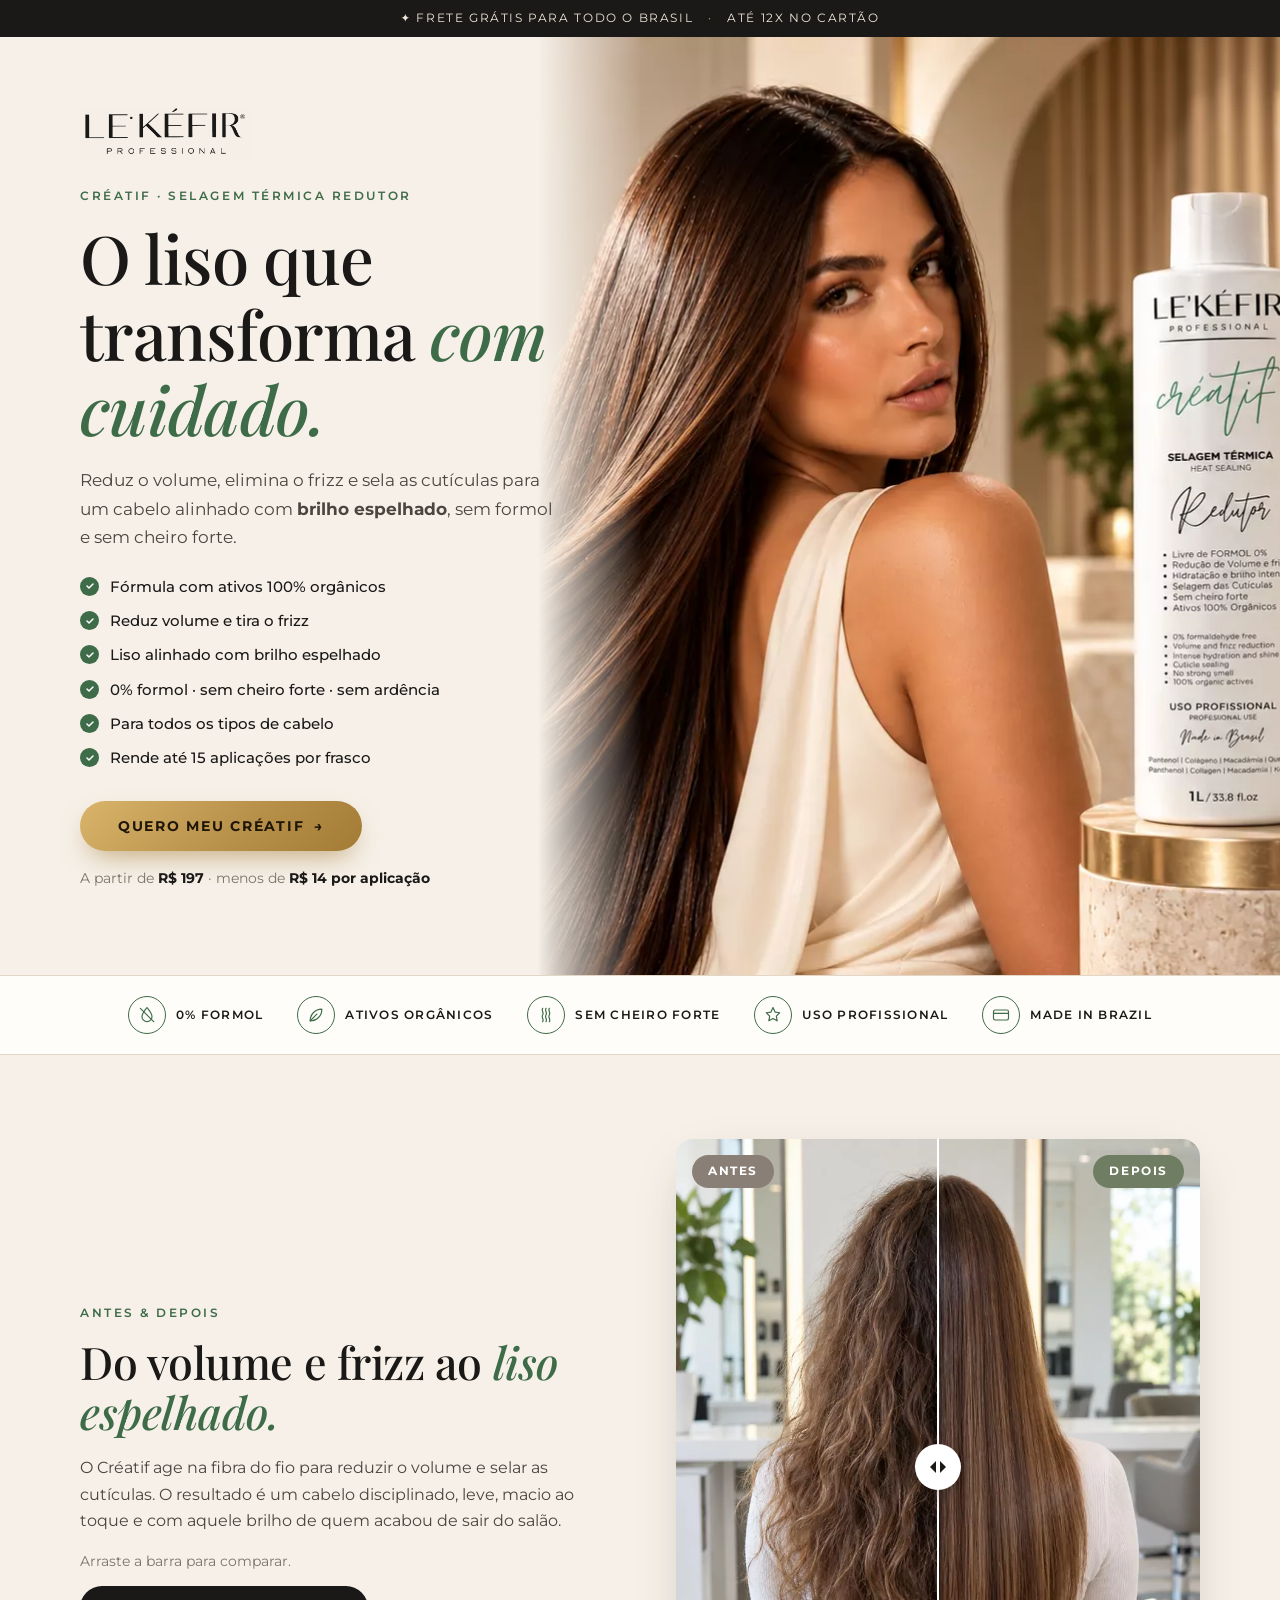
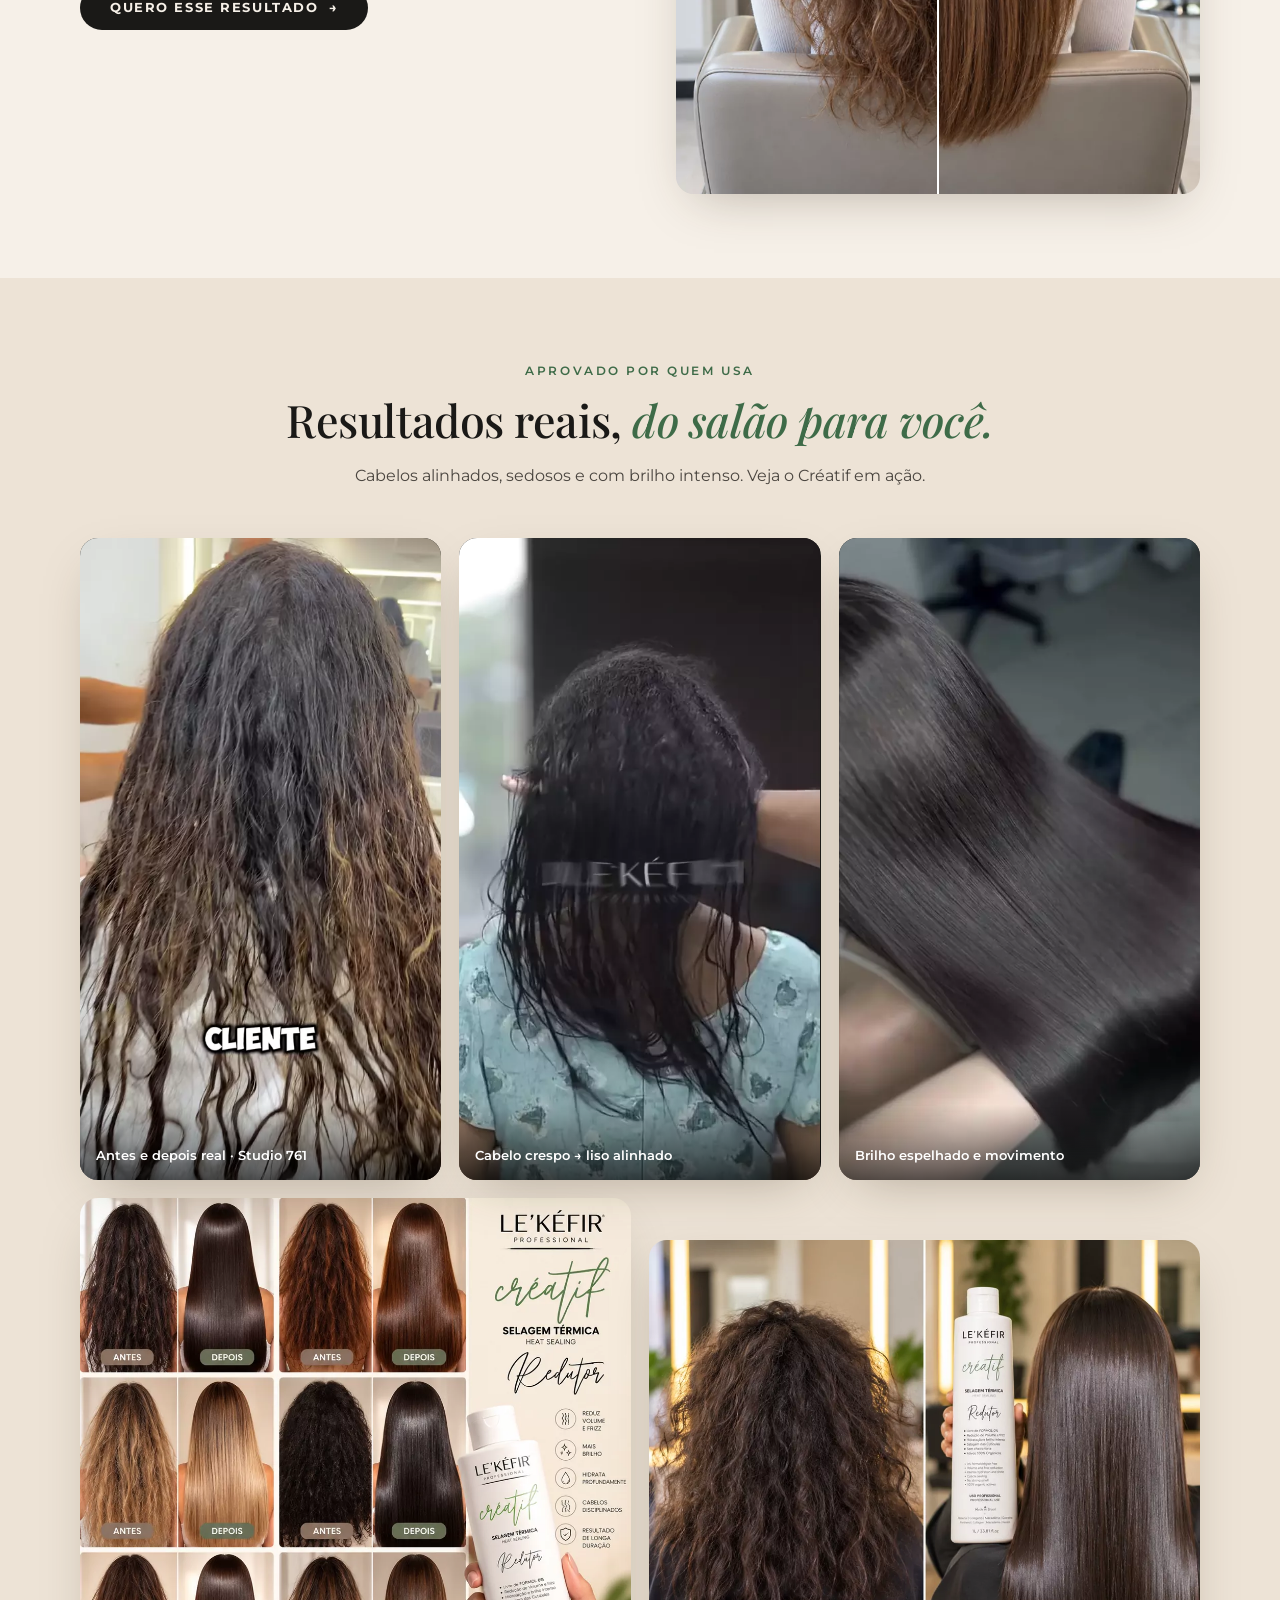
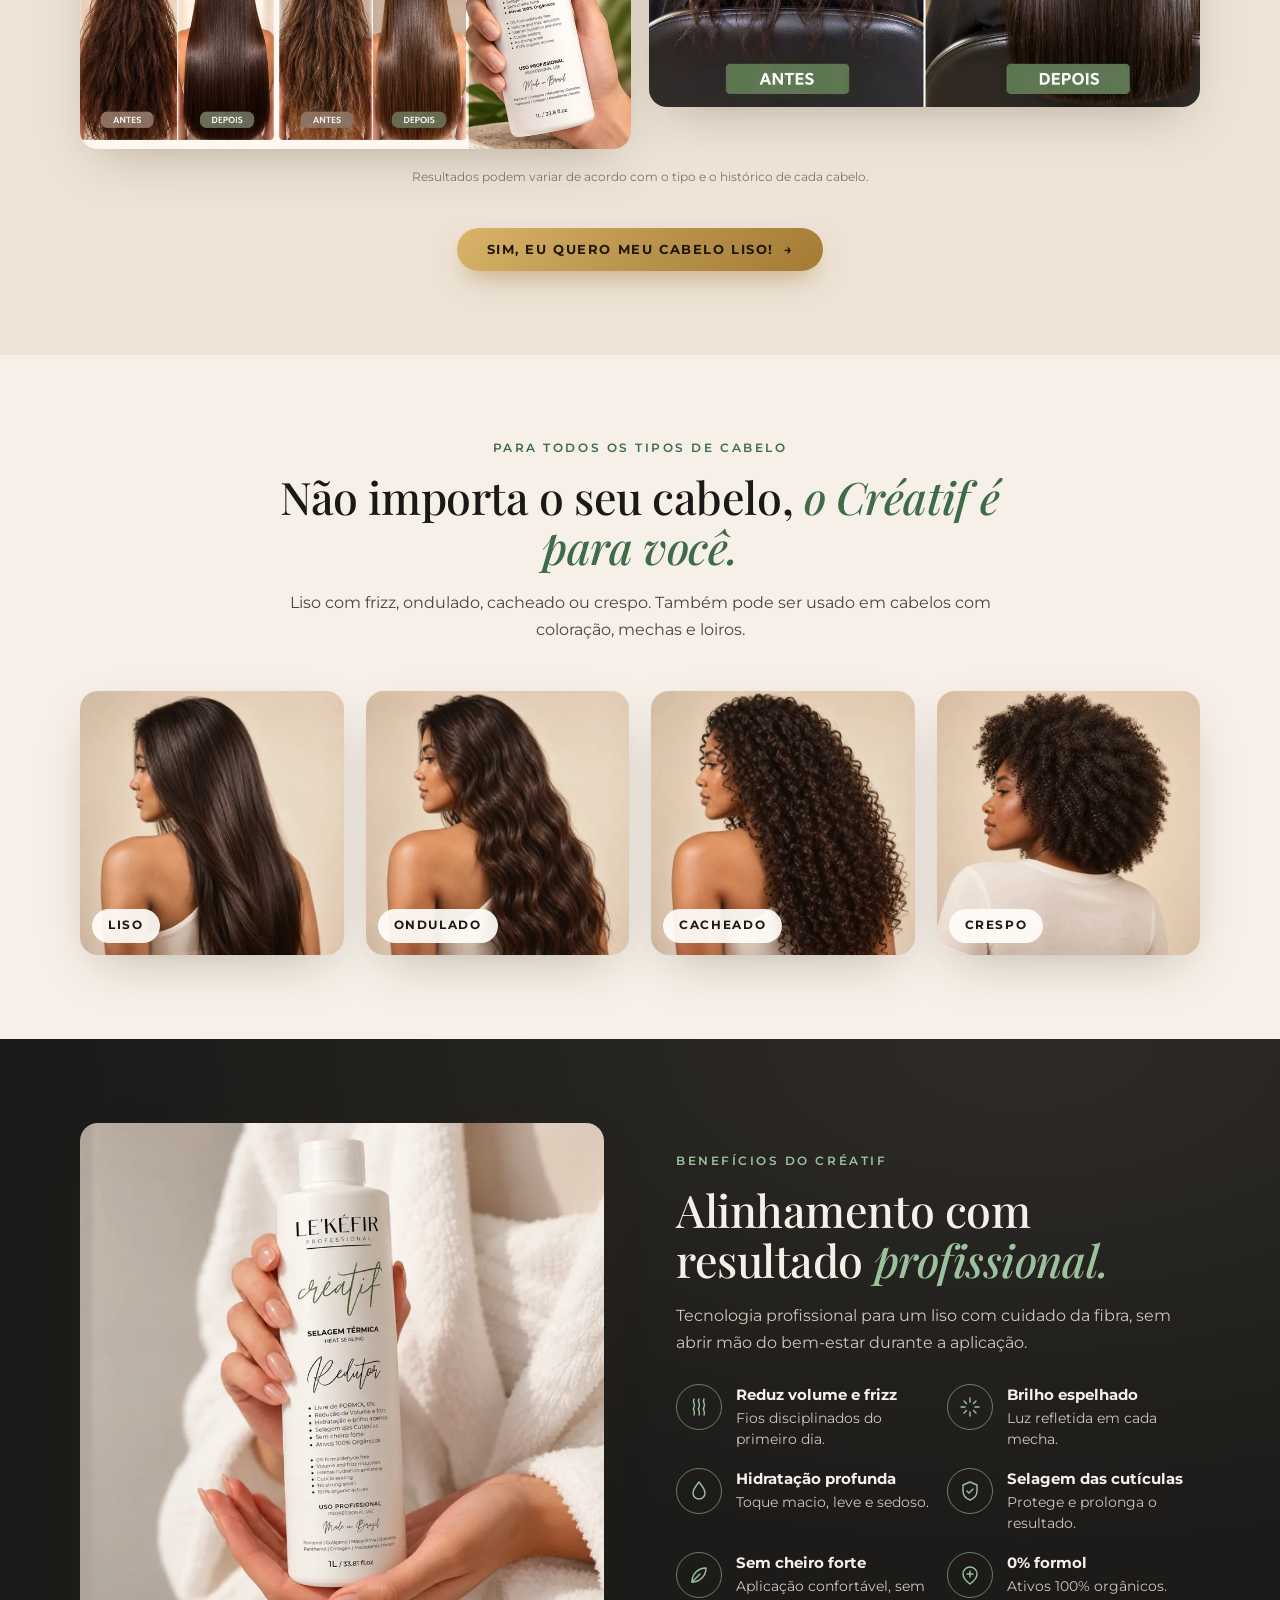
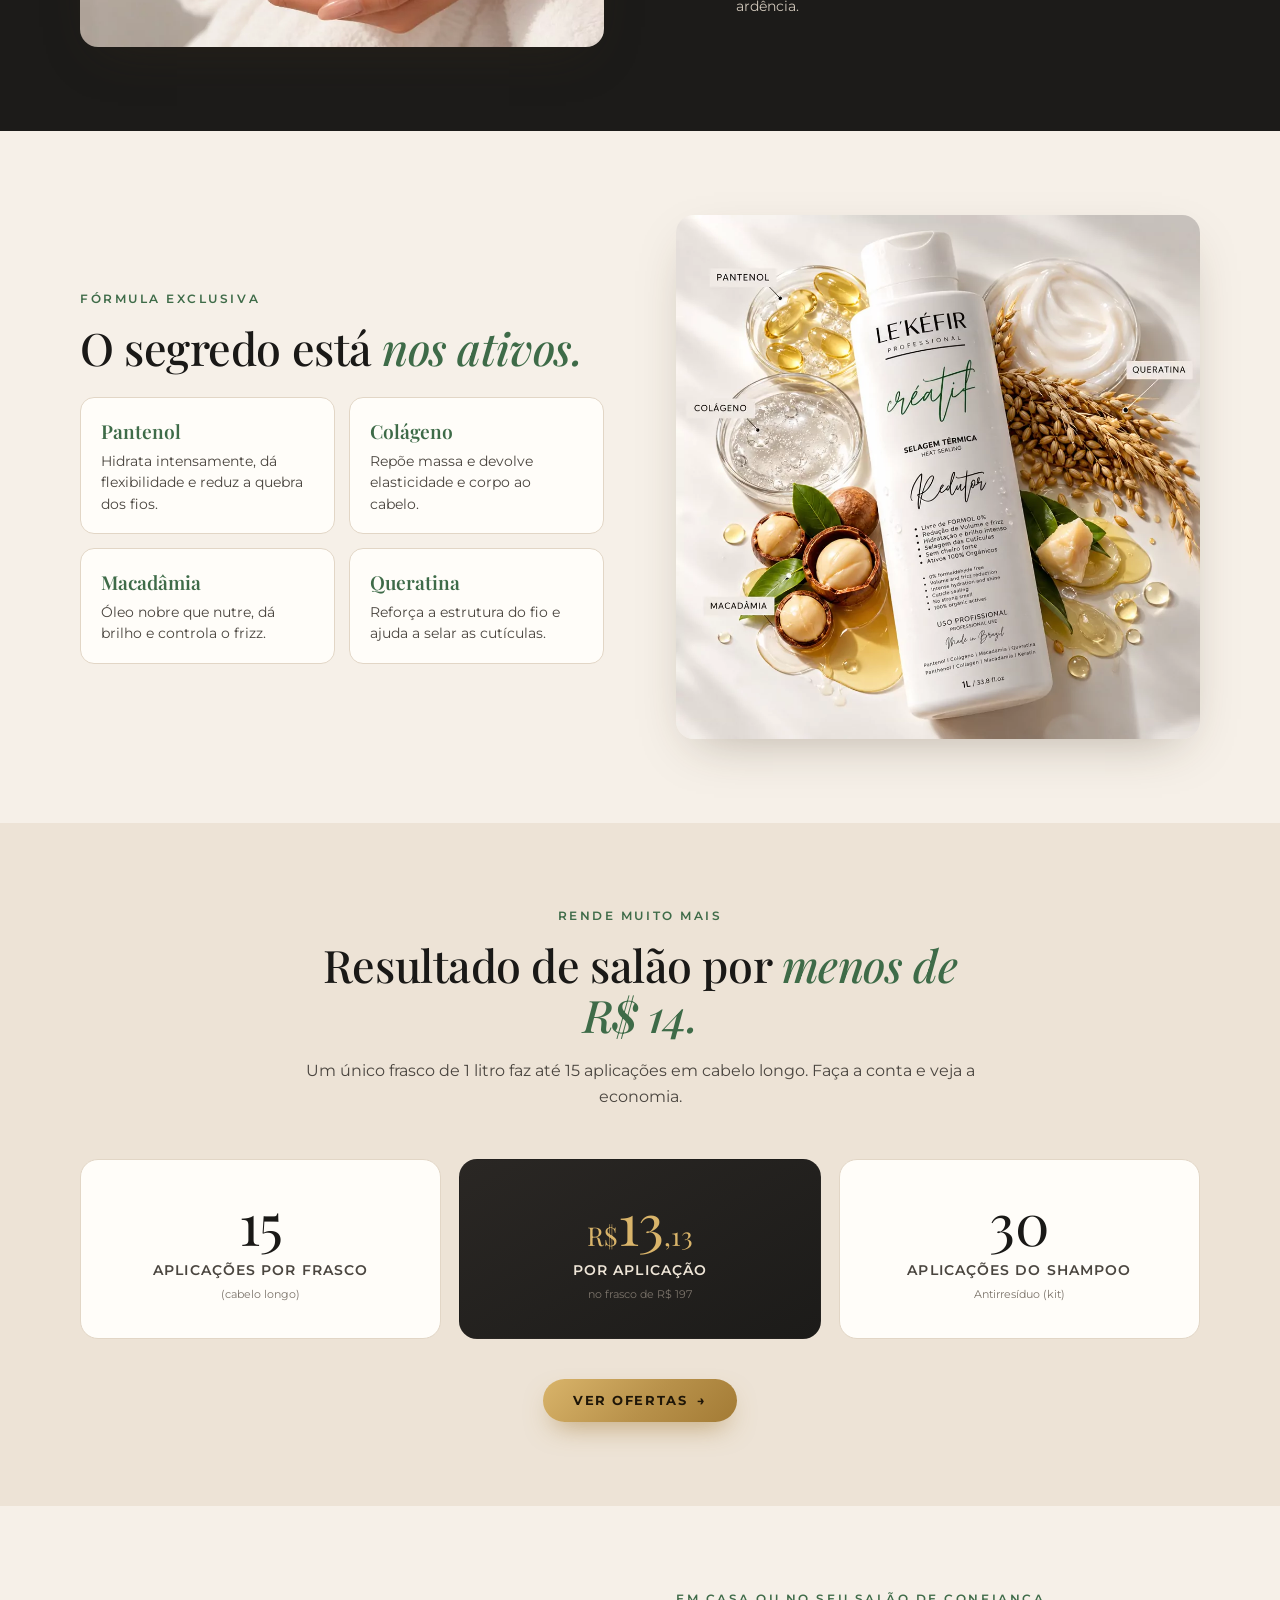
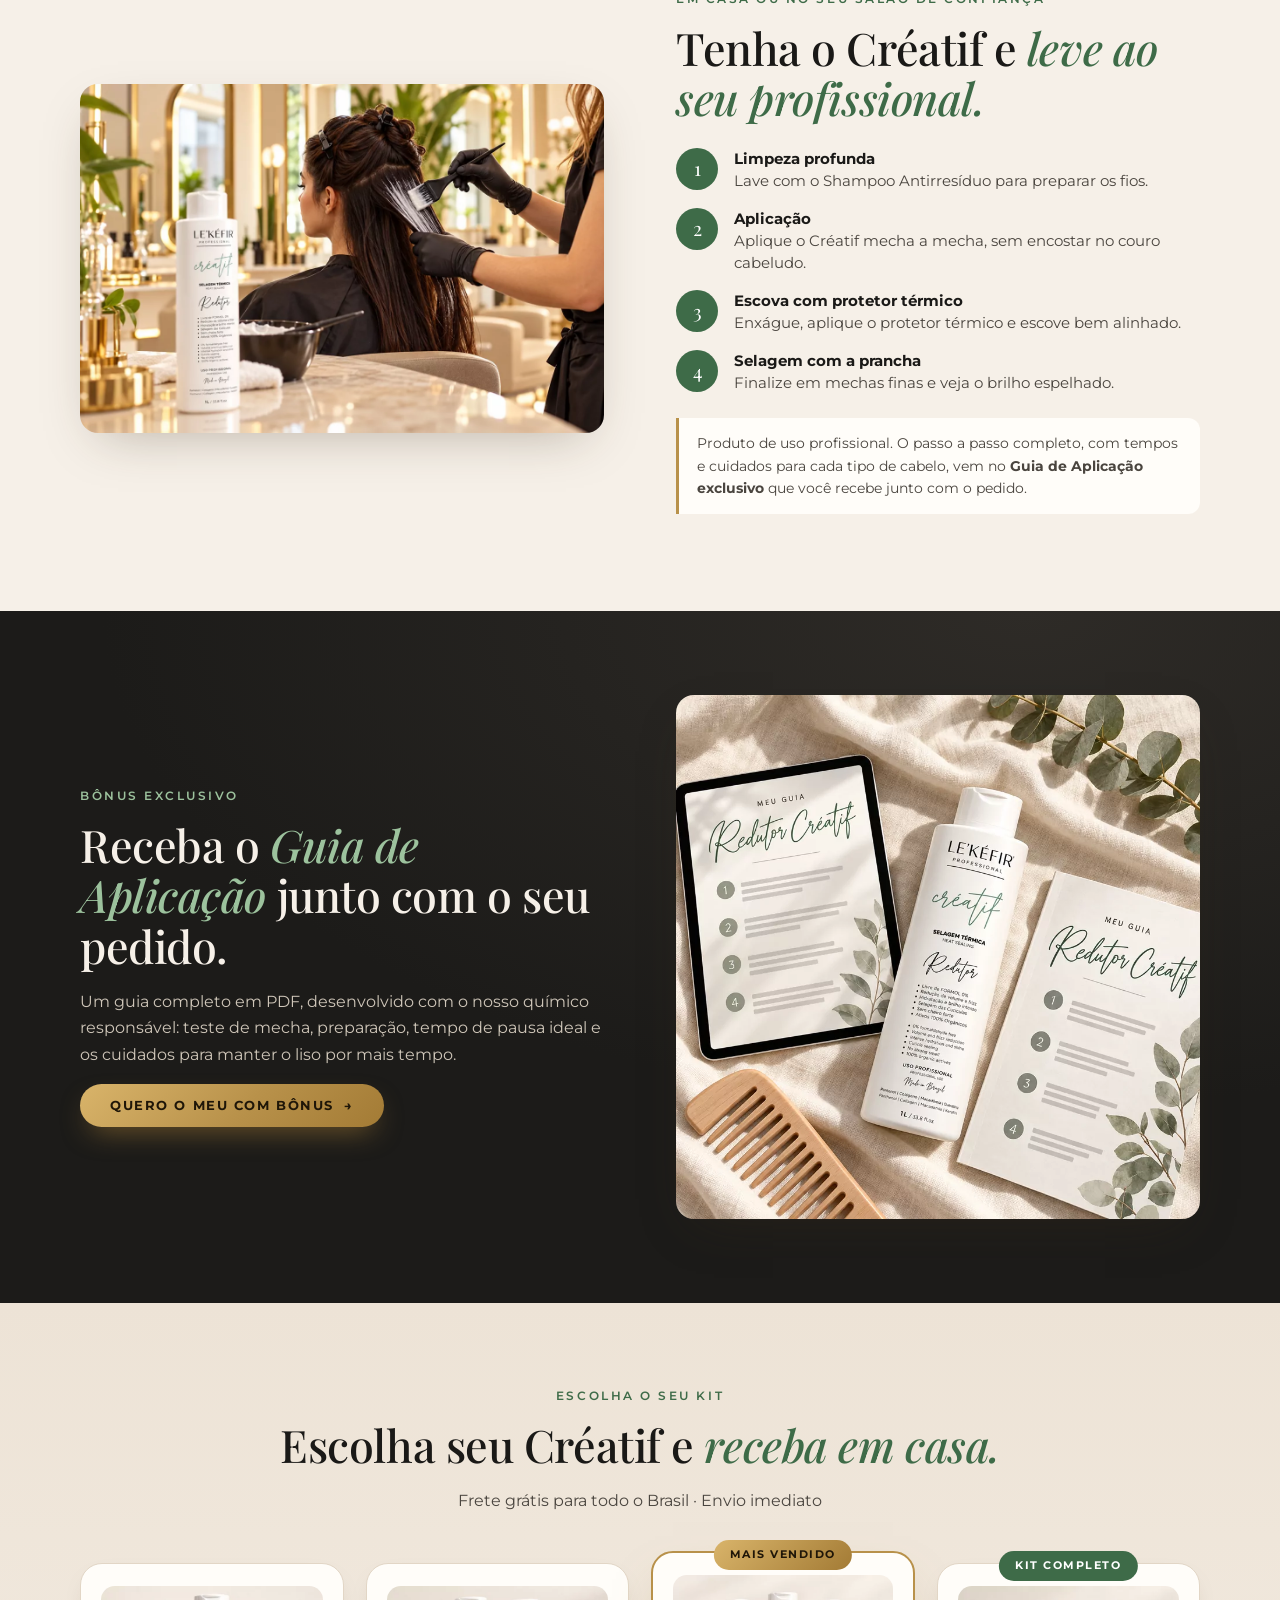
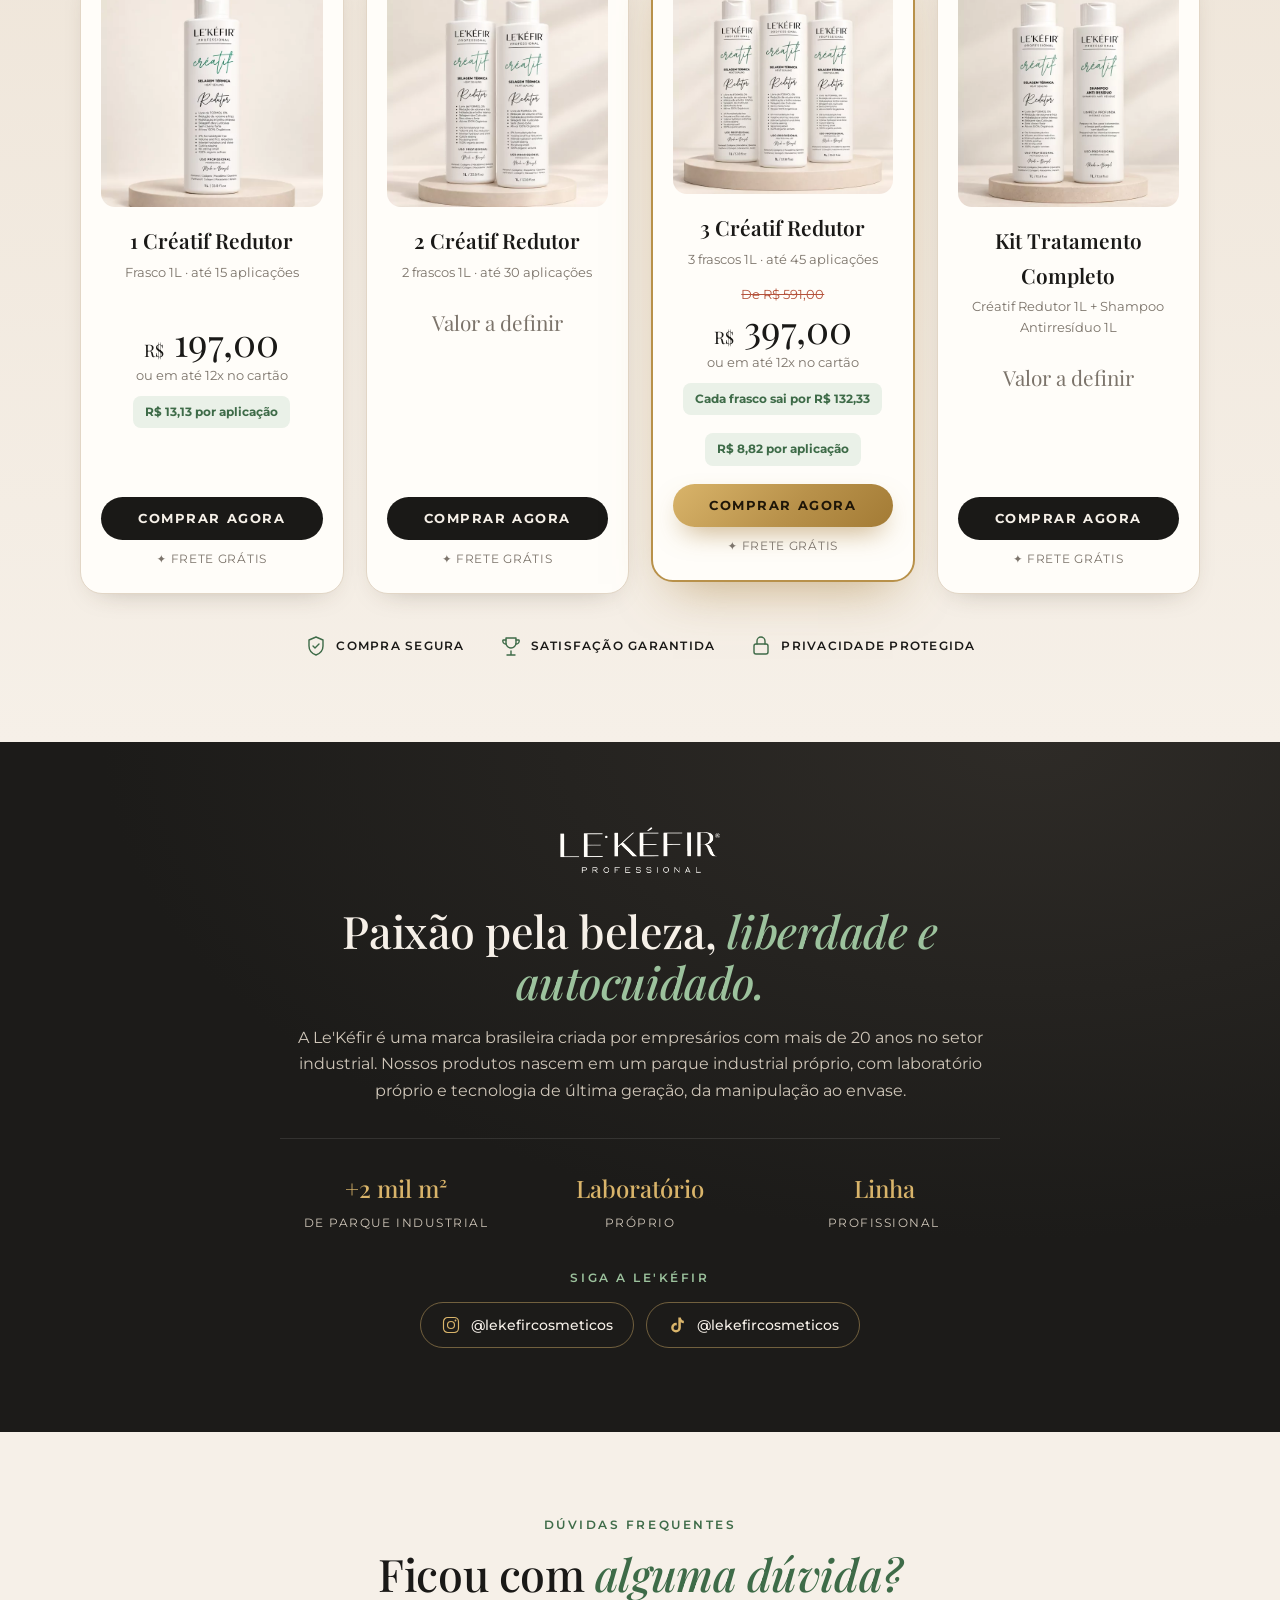
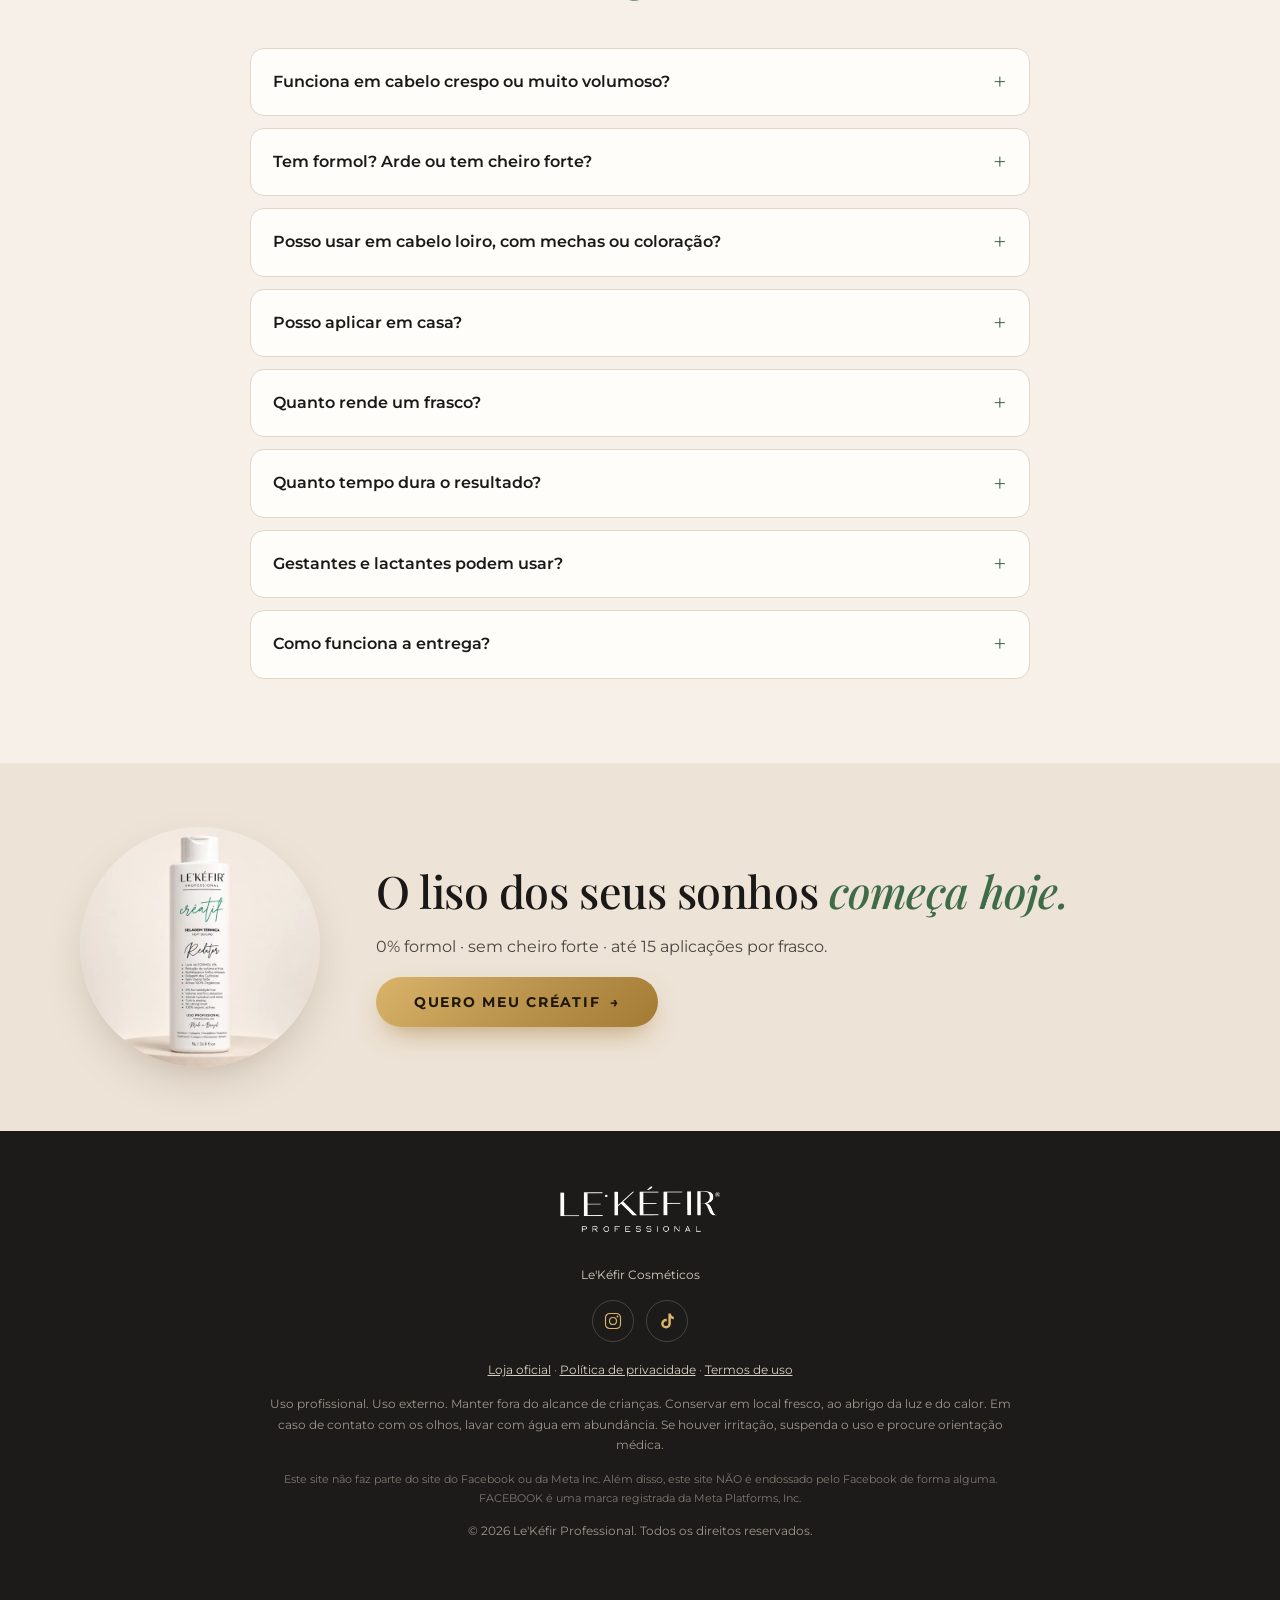
==== index.html @ 68f6ab2f "Landing page Le'Kéfir Créatif Redutor (v1) Página estática para tráfego pago com hero, antes/depois " ====
<!doctype html>
<html lang="pt-BR">
<head>
  <meta charset="utf-8">
  <meta name="viewport" content="width=device-width, initial-scale=1">
  <title>Créatif Redutor de Volume | Le'Kéfir Professional</title>
  <meta name="description" content="Créatif Redutor Le'Kéfir: reduz volume e frizz, sela as cutículas e entrega liso alinhado com brilho espelhado. 0% formol, sem cheiro forte, ativos orgânicos. Rende até 15 aplicações.">
  <meta name="theme-color" content="#F6F0E8">
  <meta property="og:title" content="Créatif Redutor | Le'Kéfir Professional">
  <meta property="og:description" content="O liso que transforma com cuidado. 0% formol, sem cheiro forte, rende até 15 aplicações.">
  <meta property="og:image" content="assets/img/og.jpg">
  <meta property="og:type" content="product">
  <link rel="icon" href="assets/img/favicon.svg" type="image/svg+xml">
  <link rel="preconnect" href="https://fonts.googleapis.com">
  <link rel="preconnect" href="https://fonts.gstatic.com" crossorigin>
  <link href="https://fonts.googleapis.com/css2?family=Allura&family=Montserrat:wght@300;400;500;600;700&family=Playfair+Display:ital,wght@0,500;0,600;1,500;1,600&display=swap" rel="stylesheet">
  <link rel="preload" as="image" href="assets/img/hero-desktop.webp" media="(min-width: 900px)">
  <link rel="preload" as="image" href="assets/img/hero-mobile.webp" media="(max-width: 899px)">
  <link rel="stylesheet" href="css/style.css">
</head>
<body>

  <!-- Barra de aviso -->
  <div class="topbar">
    <span>✦ Frete grátis para todo o Brasil</span>
    <span class="topbar__sep">·</span>
    <span>Até 12x no cartão</span>
  </div>

  <!-- HERO -->
  <header class="hero">
    <picture class="hero__bg">
      <source media="(min-width: 900px)" srcset="assets/img/hero-desktop.webp">
      <img src="assets/img/hero-mobile.webp" alt="Mulher com cabelo longo, liso e brilhante ao lado do frasco Créatif Redutor Le'Kéfir" width="832" height="936" fetchpriority="high">
    </picture>
    <div class="container hero__inner">
      <div class="hero__content">
        <img class="logo" src="assets/img/logo-dark.png" alt="Le'Kéfir Professional" width="180" height="44">
        <p class="eyebrow">Créatif · Selagem Térmica Redutor</p>
        <h1 class="display">O liso que transforma <em>com cuidado.</em></h1>
        <p class="lead">Reduz o volume, elimina o frizz e sela as cutículas para um cabelo alinhado com <strong>brilho espelhado</strong>, sem formol e sem cheiro forte.</p>
        <ul class="checks">
          <li>Fórmula com ativos 100% orgânicos</li>
          <li>Reduz volume e tira o frizz</li>
          <li>Liso alinhado com brilho espelhado</li>
          <li>0% formol · sem cheiro forte · sem ardência</li>
          <li>Para todos os tipos de cabelo</li>
          <li>Rende até 15 aplicações por frasco</li>
        </ul>
        <a href="#ofertas" class="btn btn--gold btn--lg">Quero meu Créatif <span aria-hidden="true">→</span></a>
        <p class="hero__price">A partir de <strong>R$ 197</strong> · menos de <strong>R$ 14 por aplicação</strong></p>
      </div>
    </div>
  </header>

  <!-- SELOS -->
  <section class="seals" aria-label="Diferenciais">
    <div class="container seals__row">
      <div class="seal"><span class="seal__icon"><svg viewBox="0 0 24 24"><path d="M12 3c3 4 6 7 6 11a6 6 0 0 1-12 0c0-4 3-7 6-11z"/><path d="M4 4l16 16"/></svg></span>0% Formol</div>
      <div class="seal"><span class="seal__icon"><svg viewBox="0 0 24 24"><path d="M5 19c8 0 14-6 14-14C11 5 5 11 5 19z"/><path d="M5 19l8-8"/></svg></span>Ativos orgânicos</div>
      <div class="seal"><span class="seal__icon"><svg viewBox="0 0 24 24"><path d="M8 4c-2 3 2 5 0 8s2 5 0 8M12 4c-2 3 2 5 0 8s2 5 0 8M16 4c-2 3 2 5 0 8s2 5 0 8"/></svg></span>Sem cheiro forte</div>
      <div class="seal"><span class="seal__icon"><svg viewBox="0 0 24 24"><path d="M12 3l2.6 5.6L20 9.3l-4 4 1 5.7-5-2.8-5 2.8 1-5.7-4-4 5.4-.7z"/></svg></span>Uso profissional</div>
      <div class="seal"><span class="seal__icon"><svg viewBox="0 0 24 24"><rect x="3" y="6" width="18" height="12" rx="2"/><path d="M3 10h18"/></svg></span>Made in Brazil</div>
    </div>
  </section>

  <!-- ANTES E DEPOIS -->
  <section class="section" id="resultado">
    <div class="container split">
      <div class="split__text">
        <p class="eyebrow">Antes &amp; depois</p>
        <h2 class="title">Do volume e frizz ao <em>liso espelhado.</em></h2>
        <p>O Créatif age na fibra do fio para reduzir o volume e selar as cutículas. O resultado é um cabelo disciplinado, leve, macio ao toque e com aquele brilho de quem acabou de sair do salão.</p>
        <p class="muted small">Arraste a barra para comparar.</p>
        <a href="#ofertas" class="btn btn--dark">Quero esse resultado <span aria-hidden="true">→</span></a>
      </div>
      <div class="ba" data-ba>
        <img src="assets/img/after.webp" alt="Depois: cabelo liso, alinhado e brilhante" class="ba__img" loading="lazy" width="864" height="1080">
        <div class="ba__before">
          <img src="assets/img/before.webp" alt="Antes: cabelo com volume e frizz" class="ba__img" loading="lazy" width="864" height="1080">
        </div>
        <span class="ba__tag ba__tag--before">Antes</span>
        <span class="ba__tag ba__tag--after">Depois</span>
        <div class="ba__handle" aria-hidden="true"><span></span></div>
        <input type="range" min="0" max="100" value="50" class="ba__range" aria-label="Comparar antes e depois">
      </div>
    </div>
  </section>

  <!-- RESULTADOS REAIS -->
  <section class="section section--sand" id="resultados">
    <div class="container">
      <div class="section__head">
        <p class="eyebrow">Aprovado por quem usa</p>
        <h2 class="title">Resultados reais, <em>do salão para você.</em></h2>
        <p>Cabelos alinhados, sedosos e com brilho intenso. Veja o Créatif em ação.</p>
      </div>
      <div class="videos">
        <figure class="video-card">
          <video src="assets/video/salao-aplicacao.mp4" poster="assets/img/poster-salao-aplicacao.webp" muted loop playsinline preload="none" data-autoplay></video>
          <figcaption>Antes e depois real · Studio 761</figcaption>
        </figure>
        <figure class="video-card">
          <video src="assets/video/crespo-liso.mp4" poster="assets/img/poster-crespo-liso.webp" muted loop playsinline preload="none" data-autoplay></video>
          <figcaption>Cabelo crespo → liso alinhado</figcaption>
        </figure>
        <figure class="video-card">
          <video src="assets/video/brilho.mp4" poster="assets/img/poster-brilho.webp" muted loop playsinline preload="none" data-autoplay></video>
          <figcaption>Brilho espelhado e movimento</figcaption>
        </figure>
      </div>
      <div class="gallery">
        <img src="assets/img/resultado-grade.webp" alt="Seis resultados de antes e depois com o Créatif em diferentes tipos de cabelo" loading="lazy" width="1080" height="1080">
        <img src="assets/img/resultado-cacheado.webp" alt="Antes cacheado e depois liso, segurando o frasco Créatif" loading="lazy" width="1080" height="916">
      </div>
      <p class="disclaimer">Resultados podem variar de acordo com o tipo e o histórico de cada cabelo.</p>
      <div class="center"><a href="#ofertas" class="btn btn--gold">Sim, eu quero meu cabelo liso! <span aria-hidden="true">→</span></a></div>
    </div>
  </section>

  <!-- TIPOS DE CABELO -->
  <section class="section" id="tipos">
    <div class="container">
      <div class="section__head">
        <p class="eyebrow">Para todos os tipos de cabelo</p>
        <h2 class="title">Não importa o seu cabelo, <em>o Créatif é para você.</em></h2>
        <p>Liso com frizz, ondulado, cacheado ou crespo. Também pode ser usado em cabelos com coloração, mechas e loiros.</p>
      </div>
      <div class="types">
        <figure class="type"><img src="assets/img/tipo-liso.webp" alt="Cabelo liso" loading="lazy" width="600" height="600"><figcaption>Liso</figcaption></figure>
        <figure class="type"><img src="assets/img/tipo-ondulado.webp" alt="Cabelo ondulado" loading="lazy" width="600" height="600"><figcaption>Ondulado</figcaption></figure>
        <figure class="type"><img src="assets/img/tipo-cacheado.webp" alt="Cabelo cacheado" loading="lazy" width="600" height="600"><figcaption>Cacheado</figcaption></figure>
        <figure class="type"><img src="assets/img/tipo-crespo.webp" alt="Cabelo crespo" loading="lazy" width="600" height="600"><figcaption>Crespo</figcaption></figure>
      </div>
    </div>
  </section>

  <!-- BENEFÍCIOS (escuro) -->
  <section class="section section--dark" id="beneficios">
    <div class="container split split--reverse">
      <div class="split__media">
        <img src="assets/img/frasco-maos.webp" alt="Frasco Créatif Redutor nas mãos" loading="lazy" width="900" height="900" class="rounded">
      </div>
      <div class="split__text">
        <p class="eyebrow eyebrow--light">Benefícios do Créatif</p>
        <h2 class="title">Alinhamento com resultado <em>profissional.</em></h2>
        <p>Tecnologia profissional para um liso com cuidado da fibra, sem abrir mão do bem-estar durante a aplicação.</p>
        <ul class="benefits">
          <li><span class="ico"><svg viewBox="0 0 24 24"><path d="M7 4c-2 3 2 5 0 8s2 5 0 8M12 4c-2 3 2 5 0 8s2 5 0 8M17 4c-2 3 2 5 0 8s2 5 0 8"/></svg></span><div><strong>Reduz volume e frizz</strong>Fios disciplinados do primeiro dia.</div></li>
          <li><span class="ico"><svg viewBox="0 0 24 24"><path d="M12 3v4M12 17v4M3 12h4M17 12h4M6 6l2.5 2.5M15.5 15.5L18 18M6 18l2.5-2.5M15.5 8.5L18 6"/></svg></span><div><strong>Brilho espelhado</strong>Luz refletida em cada mecha.</div></li>
          <li><span class="ico"><svg viewBox="0 0 24 24"><path d="M12 3c3 4 6 7 6 11a6 6 0 0 1-12 0c0-4 3-7 6-11z"/></svg></span><div><strong>Hidratação profunda</strong>Toque macio, leve e sedoso.</div></li>
          <li><span class="ico"><svg viewBox="0 0 24 24"><path d="M12 3l7 3v6c0 4.5-3 7.5-7 9-4-1.5-7-4.5-7-9V6z"/><path d="M9 12l2 2 4-4"/></svg></span><div><strong>Selagem das cutículas</strong>Protege e prolonga o resultado.</div></li>
          <li><span class="ico"><svg viewBox="0 0 24 24"><path d="M5 19c8 0 14-6 14-14C11 5 5 11 5 19z"/><path d="M5 19l8-8"/></svg></span><div><strong>Sem cheiro forte</strong>Aplicação confortável, sem ardência.</div></li>
          <li><span class="ico"><svg viewBox="0 0 24 24"><path d="M12 21c-4-3-7-6-7-10a7 7 0 0 1 14 0c0 4-3 7-7 10z"/><path d="M12 8v6M9 11h6"/></svg></span><div><strong>0% formol</strong>Ativos 100% orgânicos.</div></li>
        </ul>
      </div>
    </div>
  </section>

  <!-- ATIVOS -->
  <section class="section" id="ativos">
    <div class="container split">
      <div class="split__text">
        <p class="eyebrow">Fórmula exclusiva</p>
        <h2 class="title">O segredo está <em>nos ativos.</em></h2>
        <div class="actives">
          <div class="active"><h3>Pantenol</h3><p>Hidrata intensamente, dá flexibilidade e reduz a quebra dos fios.</p></div>
          <div class="active"><h3>Colágeno</h3><p>Repõe massa e devolve elasticidade e corpo ao cabelo.</p></div>
          <div class="active"><h3>Macadâmia</h3><p>Óleo nobre que nutre, dá brilho e controla o frizz.</p></div>
          <div class="active"><h3>Queratina</h3><p>Reforça a estrutura do fio e ajuda a selar as cutículas.</p></div>
        </div>
      </div>
      <div class="split__media">
        <img src="assets/img/ativos.webp" alt="Frasco Créatif cercado pelos ativos: pantenol, colágeno, macadâmia e queratina" loading="lazy" width="1000" height="1000" class="rounded">
      </div>
    </div>
  </section>

  <!-- RENDIMENTO -->
  <section class="section section--sand" id="rendimento">
    <div class="container">
      <div class="section__head">
        <p class="eyebrow">Rende muito mais</p>
        <h2 class="title">Resultado de salão por <em>menos de R$&nbsp;14.</em></h2>
        <p>Um único frasco de 1 litro faz até 15 aplicações em cabelo longo. Faça a conta e veja a economia.</p>
      </div>
      <div class="stats">
        <div class="stat"><span class="stat__num">15</span><span class="stat__label">aplicações por frasco<br><small>(cabelo longo)</small></span></div>
        <div class="stat stat--gold"><span class="stat__num"><small>R$</small>13<small>,13</small></span><span class="stat__label">por aplicação<br><small>no frasco de R$ 197</small></span></div>
        <div class="stat"><span class="stat__num">30</span><span class="stat__label">aplicações do Shampoo<br><small>Antirresíduo (kit)</small></span></div>
      </div>
      <div class="center"><a href="#ofertas" class="btn btn--gold">Ver ofertas <span aria-hidden="true">→</span></a></div>
    </div>
  </section>

  <!-- COMO USAR -->
  <section class="section" id="como-usar">
    <div class="container split split--reverse">
      <div class="split__media">
        <img src="assets/img/salao-aplicacao.webp" alt="Cabeleireira aplicando o Créatif em mechas no salão" loading="lazy" width="1200" height="800" class="rounded">
      </div>
      <div class="split__text">
        <p class="eyebrow">Em casa ou no seu salão de confiança</p>
        <h2 class="title">Tenha o Créatif e <em>leve ao seu profissional.</em></h2>
        <ol class="steps">
          <li><strong>Limpeza profunda</strong>Lave com o Shampoo Antirresíduo para preparar os fios.</li>
          <li><strong>Aplicação</strong>Aplique o Créatif mecha a mecha, sem encostar no couro cabeludo.</li>
          <li><strong>Escova com protetor térmico</strong>Enxágue, aplique o protetor térmico e escove bem alinhado.</li>
          <li><strong>Selagem com a prancha</strong>Finalize em mechas finas e veja o brilho espelhado.</li>
        </ol>
        <p class="note">Produto de uso profissional. O passo a passo completo, com tempos e cuidados para cada tipo de cabelo, vem no <strong>Guia de Aplicação exclusivo</strong> que você recebe junto com o pedido.</p>
      </div>
    </div>
  </section>

  <!-- BÔNUS -->
  <section class="section section--dark bonus">
    <div class="container split">
      <div class="split__text">
        <p class="eyebrow eyebrow--light">Bônus exclusivo</p>
        <h2 class="title">Receba o <em>Guia de Aplicação</em> junto com o seu pedido.</h2>
        <p>Um guia completo em PDF, desenvolvido com o nosso químico responsável: teste de mecha, preparação, tempo de pausa ideal e os cuidados para manter o liso por mais tempo.</p>
        <a href="#ofertas" class="btn btn--gold">Quero o meu com bônus <span aria-hidden="true">→</span></a>
      </div>
      <div class="split__media">
        <img src="assets/img/bonus-guia.webp" alt="Guia de Aplicação Créatif em PDF no tablet e impresso" loading="lazy" width="900" height="900" class="rounded">
      </div>
    </div>
  </section>

  <!-- OFERTAS -->
  <section class="section section--offers" id="ofertas">
    <div class="container">
      <div class="section__head">
        <p class="eyebrow">Escolha o seu kit</p>
        <h2 class="title">Escolha seu Créatif e <em>receba em casa.</em></h2>
        <p data-frete>Frete grátis para todo o Brasil · Envio imediato</p>
      </div>
      <div class="offers" data-offers><!-- preenchido pelo js/main.js a partir do js/config.js --></div>
      <div class="trust">
        <span><svg viewBox="0 0 24 24"><path d="M12 3l7 3v6c0 4.5-3 7.5-7 9-4-1.5-7-4.5-7-9V6z"/><path d="M9 12l2 2 4-4"/></svg>Compra segura</span>
        <span><svg viewBox="0 0 24 24"><path d="M8 21h8M12 17v4M7 4h10v5a5 5 0 0 1-10 0z"/><path d="M7 6H4a3 3 0 0 0 3 4M17 6h3a3 3 0 0 1-3 4"/></svg>Satisfação garantida</span>
        <span><svg viewBox="0 0 24 24"><rect x="5" y="10" width="14" height="10" rx="2"/><path d="M8 10V7a4 4 0 0 1 8 0v3"/></svg>Privacidade protegida</span>
      </div>
    </div>
  </section>

  <!-- SOBRE -->
  <section class="section section--dark about">
    <div class="container about__inner">
      <img class="logo logo--light" src="assets/img/logo-light.png" alt="Le'Kéfir Professional" width="200" height="48" loading="lazy">
      <h2 class="title">Paixão pela beleza, <em>liberdade e autocuidado.</em></h2>
      <p>A Le'Kéfir é uma marca brasileira criada por empresários com mais de 20 anos no setor industrial. Nossos produtos nascem em um parque industrial próprio, com laboratório próprio e tecnologia de última geração, da manipulação ao envase.</p>
      <div class="about__stats">
        <div><strong>+2 mil m²</strong><span>de parque industrial</span></div>
        <div><strong>Laboratório</strong><span>próprio</span></div>
        <div><strong>Linha</strong><span>profissional</span></div>
      </div>
      <div class="social social--about">
        <p class="social__label">Siga a Le'Kéfir</p>
        <div class="social__links">
          <a class="social__btn" href="https://www.instagram.com/lekefircosmeticos/" target="_blank" rel="noopener noreferrer" data-social="instagram" aria-label="Instagram @lekefircosmeticos (abre em nova guia)">
            <svg viewBox="0 0 24 24" aria-hidden="true"><rect x="3" y="3" width="18" height="18" rx="5"/><circle cx="12" cy="12" r="4.2"/><circle cx="17.4" cy="6.6" r="1.1" fill="currentColor" stroke="none"/></svg>
            <span>@lekefircosmeticos</span>
          </a>
          <a class="social__btn" href="https://www.tiktok.com/@lekefircosmeticos" target="_blank" rel="noopener noreferrer" data-social="tiktok" aria-label="TikTok @lekefircosmeticos (abre em nova guia)">
            <svg viewBox="0 0 24 24" aria-hidden="true"><path fill="currentColor" stroke="none" d="M16.6 3c.3 2.1 1.6 3.6 3.6 3.9v3a7 7 0 0 1-3.6-1.1v6.4a5.8 5.8 0 1 1-5.8-5.8c.3 0 .6 0 .9.1v3.1a2.8 2.8 0 1 0 1.9 2.6V3z"/></svg>
            <span>@lekefircosmeticos</span>
          </a>
        </div>
      </div>
    </div>
  </section>

  <!-- FAQ -->
  <section class="section" id="faq">
    <div class="container container--narrow">
      <div class="section__head">
        <p class="eyebrow">Dúvidas frequentes</p>
        <h2 class="title">Ficou com <em>alguma dúvida?</em></h2>
      </div>
      <div class="faq">
        <details><summary>Funciona em cabelo crespo ou muito volumoso?</summary><p>Sim. O Créatif foi desenvolvido para reduzir volume e frizz em todos os tipos de cabelo, do ondulado ao crespo. O tempo de pausa é ajustado de acordo com o tipo de fio, e você recebe tudo explicado no Guia de Aplicação.</p></details>
        <details><summary>Tem formol? Arde ou tem cheiro forte?</summary><p>Não. A fórmula é 0% formol, com ativos 100% orgânicos e sem cheiro forte, para uma aplicação confortável.</p></details>
        <details><summary>Posso usar em cabelo loiro, com mechas ou coloração?</summary><p>Pode. Para cabelos loiros, com mechas ou coloridos, o guia traz o ajuste de temperatura recomendado para não amarelar nem desbotar os fios.</p></details>
        <details><summary>Posso aplicar em casa?</summary><p>O Créatif é um produto de linha profissional. Você pode ter o seu e levar ao seu cabeleireiro de confiança ou aplicar no salão de sua preferência, seguindo o Guia de Aplicação.</p></details>
        <details><summary>Quanto rende um frasco?</summary><p>O frasco de 1 litro rende até 15 aplicações em cabelo longo, ou seja, menos de R$ 14 por aplicação no frasco unitário. Em cabelos curtos e médios, rende ainda mais.</p></details>
        <details><summary>Quanto tempo dura o resultado?</summary><p>A duração varia conforme o tipo de cabelo e os cuidados em casa. Recomendamos um intervalo de 3 meses entre aplicações, com hidratações semanais.</p></details>
        <details><summary>Gestantes e lactantes podem usar?</summary><p>Recomendamos consultar o seu médico antes de realizar qualquer procedimento químico durante a gestação ou amamentação.</p></details>
        <details><summary>Como funciona a entrega?</summary><p>Após a confirmação do pagamento, o pedido é despachado e você recebe o código de rastreio por e-mail. O Guia de Aplicação em PDF é enviado junto com a confirmação da compra.</p></details>
      </div>
    </div>
  </section>

  <!-- CTA FINAL -->
  <section class="final">
    <div class="container final__inner">
      <img src="assets/img/offer-1.webp" alt="Frasco Créatif Redutor Le'Kéfir 1L" width="320" height="320" loading="lazy">
      <div>
        <h2 class="title">O liso dos seus sonhos <em>começa hoje.</em></h2>
        <p>0% formol · sem cheiro forte · até 15 aplicações por frasco.</p>
        <a href="#ofertas" class="btn btn--gold btn--lg">Quero meu Créatif <span aria-hidden="true">→</span></a>
      </div>
    </div>
  </section>

  <footer class="footer">
    <div class="container">
      <img class="logo logo--light" src="assets/img/logo-light.png" alt="Le'Kéfir Professional" width="160" height="40" loading="lazy">
      <p class="footer__company" data-company></p>
      <div class="social__links social--footer">
        <a class="social__icon" href="https://www.instagram.com/lekefircosmeticos/" target="_blank" rel="noopener noreferrer" data-social="instagram" aria-label="Instagram @lekefircosmeticos (abre em nova guia)">
          <svg viewBox="0 0 24 24" aria-hidden="true"><rect x="3" y="3" width="18" height="18" rx="5"/><circle cx="12" cy="12" r="4.2"/><circle cx="17.4" cy="6.6" r="1.1" fill="currentColor" stroke="none"/></svg>
        </a>
        <a class="social__icon" href="https://www.tiktok.com/@lekefircosmeticos" target="_blank" rel="noopener noreferrer" data-social="tiktok" aria-label="TikTok @lekefircosmeticos (abre em nova guia)">
          <svg viewBox="0 0 24 24" aria-hidden="true"><path fill="currentColor" stroke="none" d="M16.6 3c.3 2.1 1.6 3.6 3.6 3.9v3a7 7 0 0 1-3.6-1.1v6.4a5.8 5.8 0 1 1-5.8-5.8c.3 0 .6 0 .9.1v3.1a2.8 2.8 0 1 0 1.9 2.6V3z"/></svg>
        </a>
      </div>
      <p class="footer__links">
        <a href="https://www.lekefircosmeticos.com.br" target="_blank" rel="noopener noreferrer" data-loja>Loja oficial</a> · <a href="#">Política de privacidade</a> · <a href="#">Termos de uso</a>
      </p>
      <p class="footer__warn">Uso profissional. Uso externo. Manter fora do alcance de crianças. Conservar em local fresco, ao abrigo da luz e do calor. Em caso de contato com os olhos, lavar com água em abundância. Se houver irritação, suspenda o uso e procure orientação médica.</p>
      <p class="footer__fb">Este site não faz parte do site do Facebook ou da Meta Inc. Além disso, este site NÃO é endossado pelo Facebook de forma alguma. FACEBOOK é uma marca registrada da Meta Platforms, Inc.</p>
      <p class="footer__copy">© <span data-year></span> Le'Kéfir Professional. Todos os direitos reservados.</p>
    </div>
  </footer>

  <!-- Fixos -->
  <a class="wa-float" href="#" data-wa hidden aria-label="Fale conosco no WhatsApp">
    <svg viewBox="0 0 32 32"><path fill="currentColor" d="M16 3a13 13 0 0 0-11.2 19.6L3 29l6.6-1.7A13 13 0 1 0 16 3zm0 23.7c-2 0-4-.6-5.7-1.6l-.4-.2-3.9 1 1-3.8-.3-.4A10.7 10.7 0 1 1 16 26.7zm5.9-8c-.3-.2-1.9-1-2.2-1-.3-.1-.5-.2-.7.2l-1 1.2c-.2.2-.4.2-.7.1a8.8 8.8 0 0 1-4.4-3.8c-.3-.6.3-.5 1-1.7.1-.2 0-.4 0-.6l-1-2.4c-.3-.6-.5-.5-.7-.5h-.6c-.2 0-.6.1-.9.4-.3.3-1.2 1.1-1.2 2.8s1.2 3.3 1.4 3.5c.2.2 2.4 3.7 5.8 5.2 2.2.9 3 1 4.1.8.7-.1 1.9-.8 2.2-1.5.3-.7.3-1.4.2-1.5-.1-.1-.3-.2-.6-.3z"/></svg>
  </a>
  <div class="sticky-cta" data-sticky>
    <div><strong>Créatif Redutor 1L</strong><span>a partir de R$ 197</span></div>
    <a href="#ofertas" class="btn btn--gold">Comprar</a>
  </div>

  <script src="js/config.js"></script>
  <script src="js/main.js"></script>
</body>
</html>
---- css/style.css ----
/* ============ Le'Kéfir Créatif | Landing Page ============ */
:root {
  --cream: #F6F0E8;
  --sand: #EDE3D6;
  --paper: #FFFDF9;
  --ink: #1A1917;
  --ink-2: #4A453F;
  --muted: #7C746B;
  --line: #E2D6C6;
  --gold: #B8914A;
  --gold-1: #D9B46A;
  --gold-2: #A37B35;
  --green: #3E6B48;
  --green-light: #9CC29D;
  --taupe: #8A7F76;
  --sage: #6F7D62;
  --dark: #1C1B19;
  --dark-2: #262421;

  --serif: 'Playfair Display', Georgia, serif;
  --sans: 'Montserrat', system-ui, -apple-system, 'Segoe UI', sans-serif;
  --script: 'Allura', cursive;

  --radius: 18px;
  --shadow: 0 18px 50px -20px rgba(60, 45, 25, .35);
  --container: 1160px;
}

*, *::before, *::after { box-sizing: border-box; }
[hidden] { display: none !important; }
html { scroll-behavior: smooth; -webkit-text-size-adjust: 100%; }
body {
  margin: 0;
  font-family: var(--sans);
  font-size: 16px;
  line-height: 1.65;
  color: var(--ink-2);
  background: var(--cream);
  -webkit-font-smoothing: antialiased;
  overflow-x: hidden;
}
img, video { display: block; max-width: 100%; height: auto; }
a { color: inherit; }
h1, h2, h3 { color: var(--ink); margin: 0; }
p { margin: 0 0 1em; }
svg { width: 24px; height: 24px; fill: none; stroke: currentColor; stroke-width: 1.4; stroke-linecap: round; stroke-linejoin: round; }

.container { width: 100%; max-width: var(--container); margin: 0 auto; padding: 0 20px; }
.container--narrow { max-width: 820px; }
.center { text-align: center; margin-top: 40px; }
.muted { color: var(--muted); }
.small { font-size: .85rem; }
.rounded { border-radius: var(--radius); box-shadow: var(--shadow); }

/* ---------- tipografia ---------- */
.eyebrow {
  font-size: .72rem; font-weight: 600; letter-spacing: .22em; text-transform: uppercase;
  color: var(--green); margin-bottom: 14px;
}
.eyebrow--light { color: var(--green-light); }
.display, .title { font-family: var(--serif); font-weight: 500; line-height: 1.12; letter-spacing: -.01em; }
.display { font-size: clamp(2.4rem, 6vw, 4.2rem); margin-bottom: 20px; }
.title { font-size: clamp(1.85rem, 4vw, 2.8rem); margin-bottom: 18px; }
.display em, .title em { font-style: italic; color: var(--green); }
.lead { font-size: 1.08rem; color: var(--ink-2); max-width: 520px; }

/* ---------- botões ---------- */
.btn {
  display: inline-flex; align-items: center; justify-content: center; gap: 10px;
  padding: 15px 30px; border-radius: 999px; border: 0; cursor: pointer;
  font: 700 .82rem/1 var(--sans); letter-spacing: .12em; text-transform: uppercase; text-decoration: none;
  transition: transform .2s ease, box-shadow .2s ease, filter .2s ease;
}
.btn:hover { transform: translateY(-2px); }
.btn:focus-visible { outline: 3px solid var(--green); outline-offset: 3px; }
.btn--gold {
  color: #1F1608;
  background: linear-gradient(135deg, var(--gold-1), var(--gold) 55%, var(--gold-2));
  box-shadow: 0 12px 28px -10px rgba(163, 123, 53, .7);
}
.btn--gold:hover { filter: brightness(1.06); box-shadow: 0 16px 34px -10px rgba(163, 123, 53, .8); }
.btn--dark { color: var(--cream); background: var(--ink); }
.btn--lg { padding: 18px 38px; font-size: .9rem; }
.btn[disabled] { opacity: .5; pointer-events: none; }

/* ---------- topbar ---------- */
.topbar {
  background: var(--ink); color: #EFE6D8; text-align: center;
  font-size: .72rem; letter-spacing: .14em; text-transform: uppercase; padding: 9px 12px;
}
.topbar__sep { margin: 0 10px; color: var(--gold-1); }

/* ---------- logo ---------- */
.logo { width: 170px; height: auto; margin-bottom: 26px; }
.logo--light { margin: 0 auto 26px; }

/* ---------- HERO ---------- */
.hero { position: relative; background: var(--cream); overflow: hidden; }
.hero__bg img { width: 100%; height: 100%; object-fit: cover; }
.hero__inner { position: relative; }
.hero__content { padding: 34px 0 48px; }
.checks { list-style: none; padding: 0; margin: 22px 0 30px; display: grid; gap: 9px; }
.checks li { position: relative; padding-left: 30px; font-weight: 500; color: var(--ink); font-size: .96rem; }
.checks li::before {
  content: ''; position: absolute; left: 0; top: 3px; width: 19px; height: 19px; border-radius: 50%;
  background: var(--green) url("data:image/svg+xml,%3Csvg xmlns='http://www.w3.org/2000/svg' viewBox='0 0 24 24' fill='none' stroke='white' stroke-width='3' stroke-linecap='round' stroke-linejoin='round'%3E%3Cpath d='M6 12l4 4 8-8'/%3E%3C/svg%3E") center/12px no-repeat;
}
.hero__price { margin-top: 16px; font-size: .9rem; color: var(--muted); }
.hero__price strong { color: var(--ink); }

@media (max-width: 899px) {
  .hero__bg { display: block; aspect-ratio: 832 / 760; }
  .hero__bg img { object-position: 50% 20%; }
  .hero__content { text-align: left; }
  .hero__content .logo { display: none; }
  .btn--lg { width: 100%; }
}
@media (min-width: 900px) {
  .hero { min-height: 720px; display: flex; align-items: center; }
  /* imagem só no lado direito, fundindo no creme: o texto nunca cobre a modelo */
  .hero__bg { position: absolute; top: 0; right: 0; bottom: 0; width: max(58%, calc(100% - 560px));
    -webkit-mask-image: linear-gradient(90deg, transparent 0, #000 14%); mask-image: linear-gradient(90deg, transparent 0, #000 14%); }
  .hero__bg img { object-position: 88% 30%; }
  .hero__content { max-width: 480px; padding: 70px 0; }
}
@media (min-width: 1500px) {
  .hero__bg { width: 100%; -webkit-mask-image: none; mask-image: none; }
  .hero__bg img { object-position: 60% 30%; }
}

/* ---------- selos ---------- */
.seals { background: var(--paper); border-block: 1px solid var(--line); }
.seals__row { display: flex; flex-wrap: wrap; justify-content: center; gap: 14px 34px; padding-block: 20px; }
.seal { display: flex; align-items: center; gap: 10px; font-size: .78rem; font-weight: 600; letter-spacing: .1em; text-transform: uppercase; color: var(--ink); }
.seal__icon { width: 38px; height: 38px; border-radius: 50%; border: 1px solid var(--green); color: var(--green); display: grid; place-items: center; }
.seal__icon svg { width: 20px; height: 20px; }

/* ---------- seções ---------- */
.section { padding: 84px 0; }
.section--sand { background: var(--sand); }
.section--dark { background: radial-gradient(120% 120% at 80% 0%, #2E2B27 0%, var(--dark) 60%); color: #CFC6B9; }
.section--dark .title, .section--dark h3, .section--dark strong { color: #F6F0E8; }
.section--dark .title em { color: var(--green-light); }
.section__head { text-align: center; max-width: 720px; margin: 0 auto 48px; }

.split { display: grid; gap: 44px; align-items: center; }
@media (min-width: 900px) {
  .split { grid-template-columns: 1fr 1fr; gap: 72px; }
  .split--reverse .split__media { order: -1; }
}

/* ---------- antes/depois ---------- */
.ba { position: relative; border-radius: var(--radius); overflow: hidden; box-shadow: var(--shadow); aspect-ratio: 4 / 5; user-select: none; --pos: 50%; }
.ba__img { position: absolute; inset: 0; width: 100%; height: 100%; object-fit: cover; }
.ba__before { position: absolute; inset: 0; clip-path: inset(0 calc(100% - var(--pos)) 0 0); }
.ba__tag { position: absolute; top: 16px; padding: 7px 16px; border-radius: 999px; font-size: .72rem; font-weight: 700; letter-spacing: .14em; text-transform: uppercase; color: #fff; z-index: 2; }
.ba__tag--before { left: 16px; background: var(--taupe); }
.ba__tag--after { right: 16px; background: var(--sage); }
.ba__handle { position: absolute; top: 0; bottom: 0; left: var(--pos); width: 2px; background: #fff; transform: translateX(-1px); z-index: 2; pointer-events: none; }
.ba__handle span { position: absolute; top: 50%; left: 50%; width: 46px; height: 46px; border-radius: 50%; background: #fff; transform: translate(-50%, -50%); box-shadow: 0 6px 18px rgba(0,0,0,.25); }
.ba__handle span::before, .ba__handle span::after { content: ''; position: absolute; top: 50%; width: 0; height: 0; border: 6px solid transparent; transform: translateY(-50%); }
.ba__handle span::before { left: 9px; border-right-color: var(--ink); }
.ba__handle span::after { right: 9px; border-left-color: var(--ink); }
.ba__range { position: absolute; inset: 0; width: 100%; height: 100%; opacity: 0; cursor: ew-resize; z-index: 3; margin: 0; }
.ba__range:focus-visible + .ba__handle, .ba:focus-within .ba__handle span { outline: 3px solid var(--green); }

/* ---------- vídeos e galeria ---------- */
.videos { display: grid; grid-template-columns: repeat(3, 1fr); gap: 18px; }
.video-card { margin: 0; position: relative; border-radius: var(--radius); overflow: hidden; box-shadow: var(--shadow); background: var(--dark); aspect-ratio: 9 / 16; }
.video-card video { width: 100%; height: 100%; object-fit: cover; }
.video-card figcaption { position: absolute; left: 0; right: 0; bottom: 0; padding: 40px 16px 14px; font-size: .8rem; font-weight: 600; color: #fff; background: linear-gradient(transparent, rgba(0,0,0,.65)); }
@media (max-width: 899px) {
  .videos { grid-template-columns: repeat(3, 72%); overflow-x: auto; scroll-snap-type: x mandatory; padding-bottom: 8px; margin-inline: -20px; padding-inline: 20px; }
  .video-card { scroll-snap-align: center; }
}
.gallery { display: grid; gap: 18px; margin-top: 18px; }
.gallery img { border-radius: var(--radius); box-shadow: var(--shadow); width: 100%; }
@media (min-width: 900px) { .gallery { grid-template-columns: 1fr 1fr; align-items: center; } }
.disclaimer { text-align: center; font-size: .78rem; color: var(--muted); margin-top: 18px; }

/* ---------- tipos ---------- */
.types { display: grid; grid-template-columns: repeat(2, 1fr); gap: 16px; }
@media (min-width: 900px) { .types { grid-template-columns: repeat(4, 1fr); gap: 22px; } }
.type { margin: 0; position: relative; border-radius: var(--radius); overflow: hidden; box-shadow: var(--shadow); }
.type img { width: 100%; aspect-ratio: 1; object-fit: cover; }
.type figcaption { position: absolute; left: 12px; bottom: 12px; padding: 7px 16px; border-radius: 999px; background: rgba(255,253,249,.92); color: var(--ink); font-size: .74rem; font-weight: 700; letter-spacing: .14em; text-transform: uppercase; }

/* ---------- benefícios ---------- */
.benefits { list-style: none; padding: 0; margin: 28px 0 0; display: grid; gap: 18px; }
@media (min-width: 600px) { .benefits { grid-template-columns: 1fr 1fr; } }
.benefits li { display: flex; gap: 14px; align-items: flex-start; font-size: .9rem; line-height: 1.45; }
.benefits strong { display: block; font-size: .95rem; margin-bottom: 2px; }
.ico { flex: none; width: 46px; height: 46px; border-radius: 50%; border: 1px solid rgba(156,194,157,.6); color: var(--green-light); display: grid; place-items: center; }

/* ---------- ativos ---------- */
.actives { display: grid; gap: 14px; margin-top: 24px; }
@media (min-width: 600px) { .actives { grid-template-columns: 1fr 1fr; } }
.active { background: var(--paper); border: 1px solid var(--line); border-radius: 14px; padding: 18px 20px; }
.active h3 { font-family: var(--serif); font-size: 1.2rem; font-weight: 600; margin-bottom: 4px; color: var(--green); }
.active p { margin: 0; font-size: .88rem; line-height: 1.5; }

/* ---------- rendimento ---------- */
.stats { display: grid; gap: 18px; }
@media (min-width: 760px) { .stats { grid-template-columns: repeat(3, 1fr); } }
.stat { background: var(--paper); border: 1px solid var(--line); border-radius: var(--radius); padding: 34px 20px; text-align: center; display: grid; gap: 8px; }
.stat__num { font-family: var(--serif); font-size: 3.6rem; line-height: 1; color: var(--ink); }
.stat__num small { font-size: .45em; }
.stat__label { font-size: .85rem; font-weight: 600; text-transform: uppercase; letter-spacing: .08em; color: var(--ink-2); }
.stat__label small { text-transform: none; letter-spacing: 0; font-weight: 400; color: var(--muted); }
.stat--gold { background: linear-gradient(150deg, #2A2724, var(--dark)); border-color: transparent; }
.stat--gold .stat__num { color: var(--gold-1); }
.stat--gold .stat__label { color: #EFE6D8; }

/* ---------- passos ---------- */
.steps { list-style: none; counter-reset: s; padding: 0; margin: 24px 0; display: grid; gap: 16px; }
.steps li { counter-increment: s; position: relative; padding-left: 58px; font-size: .92rem; line-height: 1.5; }
.steps li::before { content: counter(s); position: absolute; left: 0; top: 0; width: 42px; height: 42px; border-radius: 50%; background: var(--green); color: #fff; font-family: var(--serif); font-size: 1.2rem; display: grid; place-items: center; }
.steps strong { display: block; color: var(--ink); }
.note { font-size: .85rem; background: var(--paper); border-left: 3px solid var(--gold); padding: 14px 18px; border-radius: 0 12px 12px 0; }

/* ---------- ofertas ---------- */
.section--offers { background: linear-gradient(var(--sand), var(--cream)); }
.offers { display: grid; gap: 22px; align-items: stretch; }
@media (min-width: 640px) { .offers { grid-template-columns: repeat(2, 1fr); } }
@media (min-width: 1080px) { .offers { grid-template-columns: repeat(4, 1fr); } }
.offer { position: relative; display: flex; flex-direction: column; background: var(--paper); border: 1px solid var(--line); border-radius: 22px; padding: 22px 20px 24px; text-align: center; box-shadow: 0 10px 30px -18px rgba(60,45,25,.4); }
.offer--featured { border: 2px solid var(--gold); box-shadow: 0 24px 50px -22px rgba(163,123,53,.6); }
@media (min-width: 1080px) { .offer--featured { transform: translateY(-12px); } }
.offer__badge { position: absolute; top: -13px; left: 50%; transform: translateX(-50%); white-space: nowrap; padding: 6px 16px; border-radius: 999px; font-size: .68rem; font-weight: 700; letter-spacing: .14em; background: var(--green); color: #fff; }
.offer--featured .offer__badge { background: linear-gradient(135deg, var(--gold-1), var(--gold-2)); color: #1F1608; }
.offer__img { border-radius: 14px; aspect-ratio: 1; object-fit: cover; margin-bottom: 16px; }
.offer h3 { font-family: var(--serif); font-size: 1.3rem; font-weight: 600; }
.offer__sub { font-size: .8rem; color: var(--muted); margin: 4px 0 14px; }
.offer__from { font-size: .82rem; color: #B5533C; text-decoration: line-through; margin: 0; }
.offer__price { font-family: var(--serif); font-size: 2.4rem; line-height: 1.1; color: var(--ink); margin: 2px 0; }
.offer__price small { font-size: .45em; }
.offer__price--tbd { font-size: 1.3rem; color: var(--muted); padding: 12px 0; }
.offer__inst { font-size: .8rem; color: var(--muted); margin: 0 0 10px; }
.offer__per { display: inline-block; margin: 0 auto 18px; padding: 6px 12px; border-radius: 8px; background: #EAF1E8; color: var(--green); font-size: .78rem; font-weight: 700; }
.offer .btn { margin-top: auto; width: 100%; }
.offer__ship { font-size: .72rem; color: var(--muted); margin: 10px 0 0; letter-spacing: .06em; text-transform: uppercase; }
.trust { display: flex; flex-wrap: wrap; justify-content: center; gap: 14px 34px; margin-top: 40px; font-size: .78rem; font-weight: 600; letter-spacing: .1em; text-transform: uppercase; color: var(--ink); }
.trust span { display: flex; align-items: center; gap: 8px; }
.trust svg { color: var(--green); }

/* ---------- sobre ---------- */
.about__inner { text-align: center; max-width: 760px; }
.about__stats { display: grid; grid-template-columns: repeat(3, 1fr); gap: 12px; margin-top: 34px; border-top: 1px solid rgba(255,255,255,.1); padding-top: 30px; }
.about__stats strong { display: block; font-family: var(--serif); font-size: 1.5rem; color: var(--gold-1); font-weight: 500; }
.about__stats span { font-size: .78rem; text-transform: uppercase; letter-spacing: .12em; }

/* ---------- FAQ ---------- */
.faq { display: grid; gap: 12px; }
.faq details { background: var(--paper); border: 1px solid var(--line); border-radius: 14px; padding: 0 22px; }
.faq summary { cursor: pointer; list-style: none; padding: 20px 30px 20px 0; position: relative; font-weight: 600; color: var(--ink); }
.faq summary::-webkit-details-marker { display: none; }
.faq summary::after { content: '+'; position: absolute; right: 0; top: 50%; transform: translateY(-50%); font-size: 1.5rem; font-weight: 300; color: var(--green); transition: transform .2s; }
.faq details[open] summary::after { transform: translateY(-50%) rotate(45deg); }
.faq details p { padding-bottom: 20px; margin: 0; font-size: .92rem; }

/* ---------- CTA final ---------- */
.final { background: var(--sand); padding: 64px 0; }
.final__inner { display: grid; gap: 28px; align-items: center; justify-items: center; text-align: center; }
.final__inner img { width: 240px; border-radius: 50%; box-shadow: var(--shadow); }
@media (min-width: 900px) { .final__inner { grid-template-columns: auto 1fr; justify-items: start; text-align: left; gap: 56px; } }

/* ---------- footer ---------- */
.footer { background: var(--dark); color: #9F978C; text-align: center; padding: 54px 0 120px; font-size: .78rem; }
.footer p { max-width: 760px; margin: 0 auto 14px; }
.footer a { color: #D8CFC2; }
.footer__company { color: #D8CFC2; }
.footer__fb { font-size: .7rem; opacity: .75; }

/* ---------- WhatsApp + sticky ---------- */
.wa-float { position: fixed; right: 18px; bottom: 18px; z-index: 50; width: 58px; height: 58px; border-radius: 50%; background: #25D366; color: #fff; display: grid; place-items: center; box-shadow: 0 10px 26px rgba(0,0,0,.25); }
.wa-float svg { width: 32px; height: 32px; stroke: none; }
.sticky-cta { position: fixed; left: 0; right: 0; bottom: 0; z-index: 40; display: flex; align-items: center; justify-content: space-between; gap: 12px; padding: 12px 16px calc(12px + env(safe-area-inset-bottom)); background: rgba(255,253,249,.97); backdrop-filter: blur(8px); border-top: 1px solid var(--line); transform: translateY(110%); transition: transform .3s ease; }
.sticky-cta.is-visible { transform: none; }
.sticky-cta strong { display: block; color: var(--ink); font-size: .9rem; }
.sticky-cta span { font-size: .78rem; color: var(--muted); }
.sticky-cta .btn { padding: 13px 26px; }
@media (min-width: 900px) { .sticky-cta { display: none; } }
@media (max-width: 899px) { .wa-float { bottom: 86px; } }

@media (prefers-reduced-motion: reduce) {
  html { scroll-behavior: auto; }
  .btn, .sticky-cta { transition: none; }
}

/* ---------- ajustes mobile ---------- */
.offer__from--empty { visibility: hidden; }
@media (max-width: 639px) {
  .topbar__sep, .topbar span:last-child { display: none; }
  .seals__row { display: grid; grid-template-columns: 1fr 1fr; gap: 12px 10px; padding-block: 18px; }
  .seal { font-size: .64rem; letter-spacing: .06em; gap: 8px; }
  .seal__icon { width: 32px; height: 32px; flex: none; }
  .seal:last-child { grid-column: 1 / -1; justify-self: center; }
  .offer--featured { order: -1; }
  .about__stats strong { font-size: 1.15rem; }
  .about__stats span { font-size: .66rem; letter-spacing: .06em; }
}

/* ---------- redes sociais ---------- */
.social { margin-top: 34px; }
.social__label { font-size: .72rem; font-weight: 600; letter-spacing: .22em; text-transform: uppercase; color: var(--green-light); margin-bottom: 14px; }
.social__links { display: flex; flex-wrap: wrap; justify-content: center; gap: 12px; }
.social__btn { display: inline-flex; align-items: center; gap: 10px; padding: 11px 20px; border-radius: 999px; border: 1px solid rgba(217,180,106,.45); color: #F6F0E8; text-decoration: none; font-size: .85rem; font-weight: 500; transition: background .2s, border-color .2s; }
.social__btn:hover { background: rgba(217,180,106,.12); border-color: var(--gold-1); }
.social__btn svg, .social__icon svg { width: 20px; height: 20px; color: var(--gold-1); }
.social--footer { margin-bottom: 18px; }
.social__icon { width: 42px; height: 42px; border-radius: 50%; display: grid; place-items: center; border: 1px solid rgba(255,255,255,.18); transition: border-color .2s, background .2s; }
.social__icon:hover { border-color: var(--gold-1); background: rgba(217,180,106,.1); }
.social__btn:focus-visible, .social__icon:focus-visible { outline: 3px solid var(--green-light); outline-offset: 3px; }
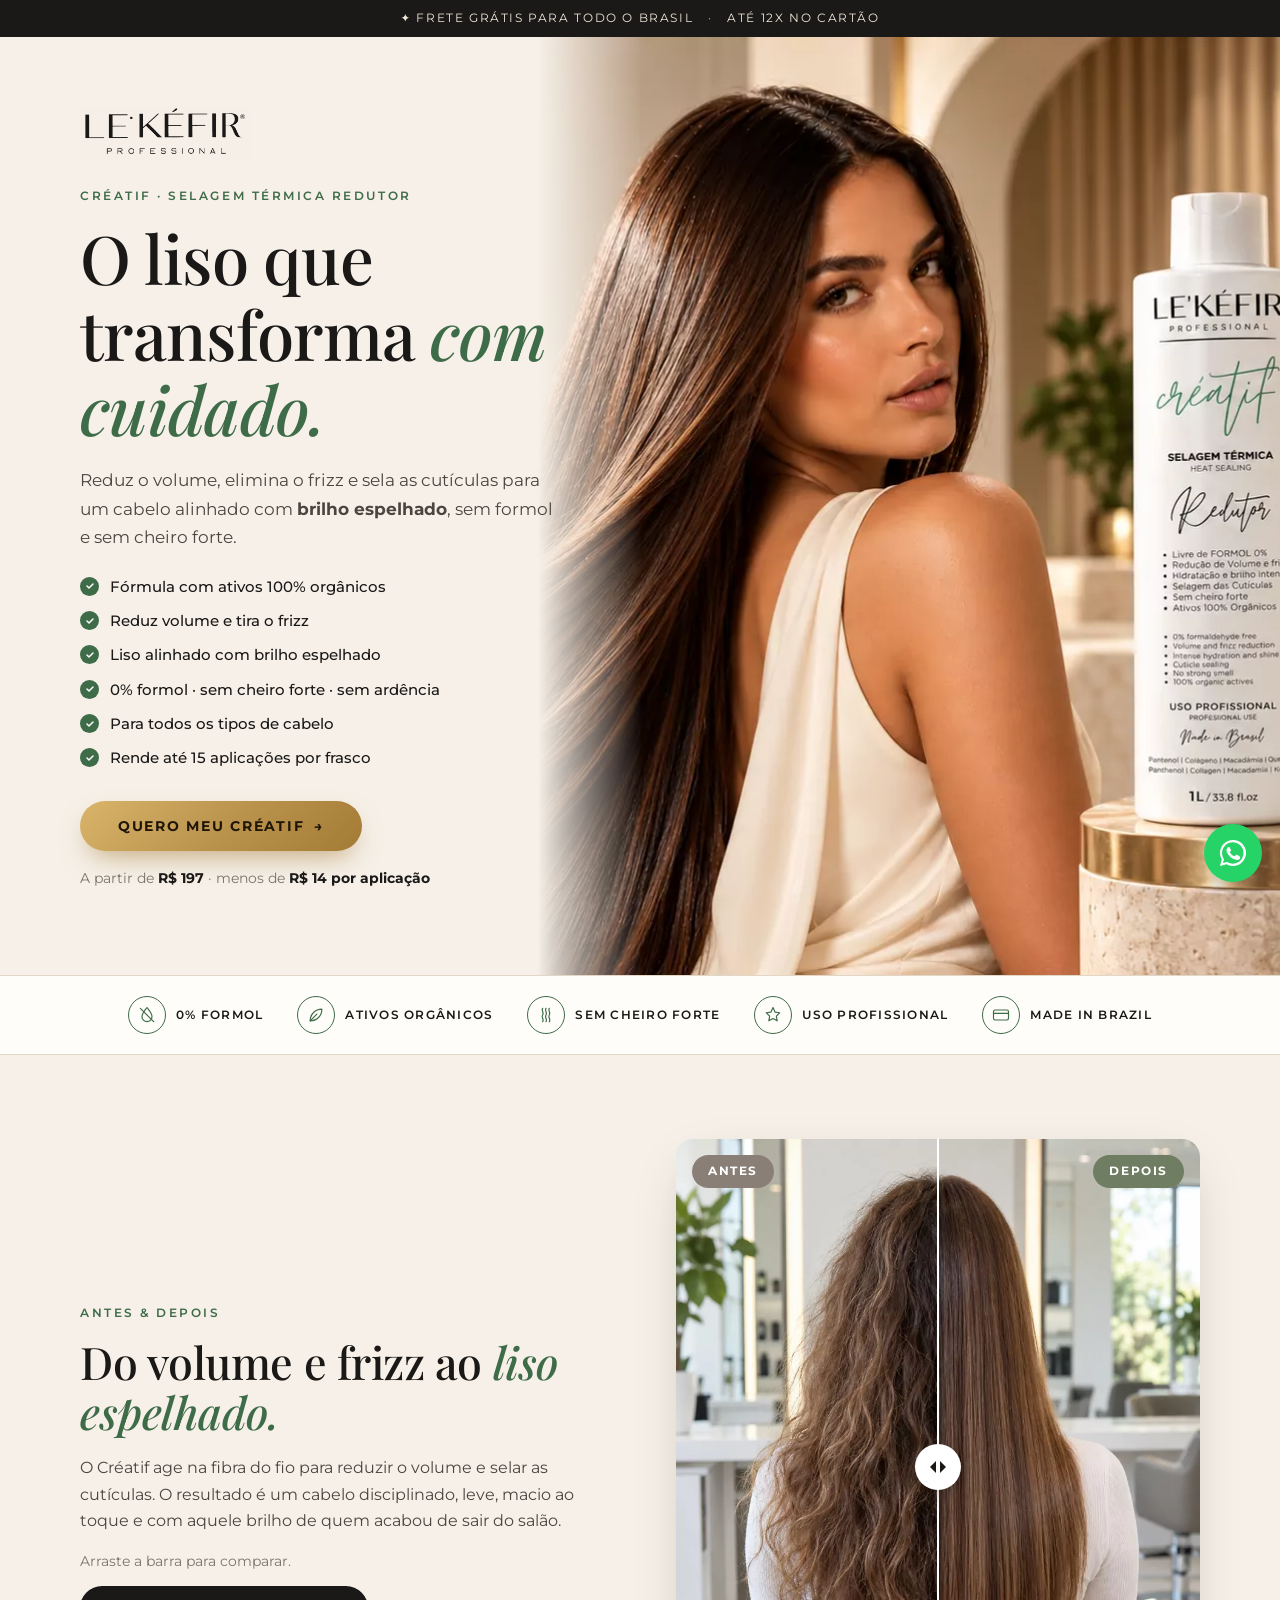
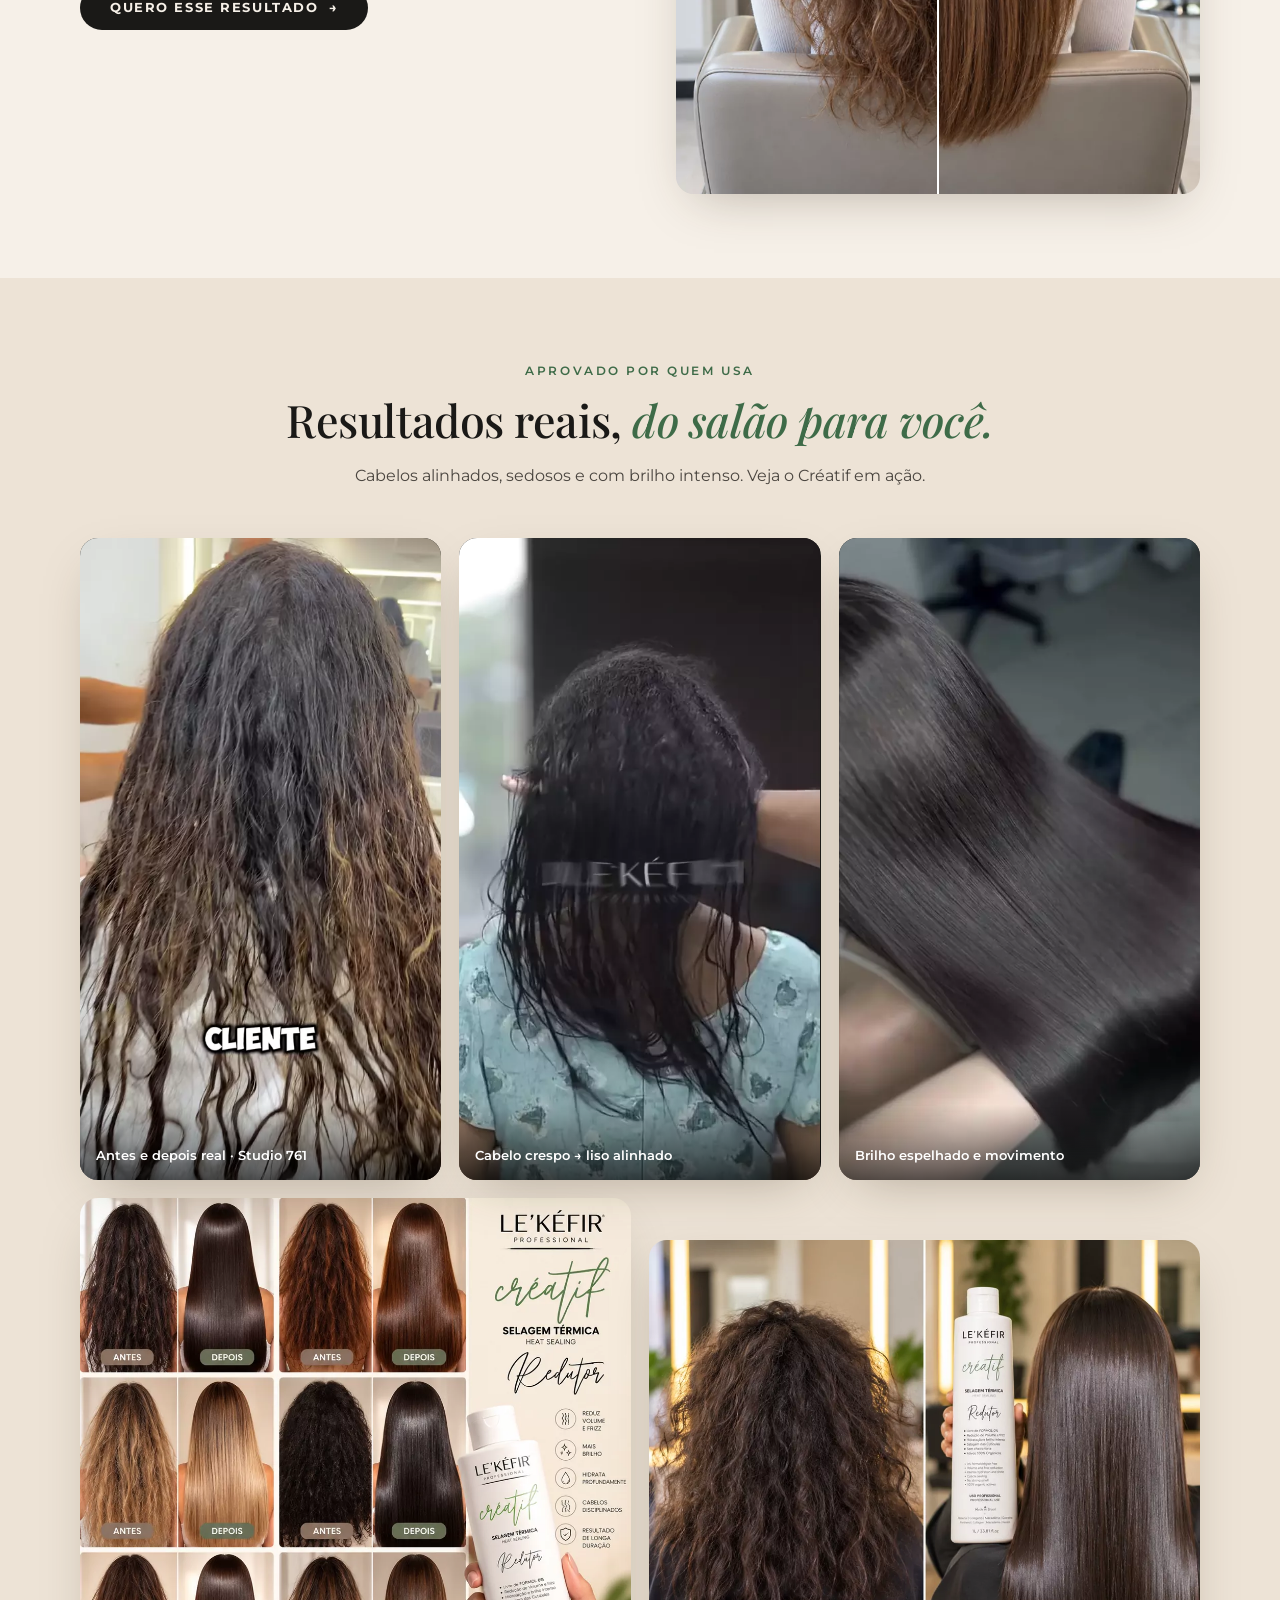
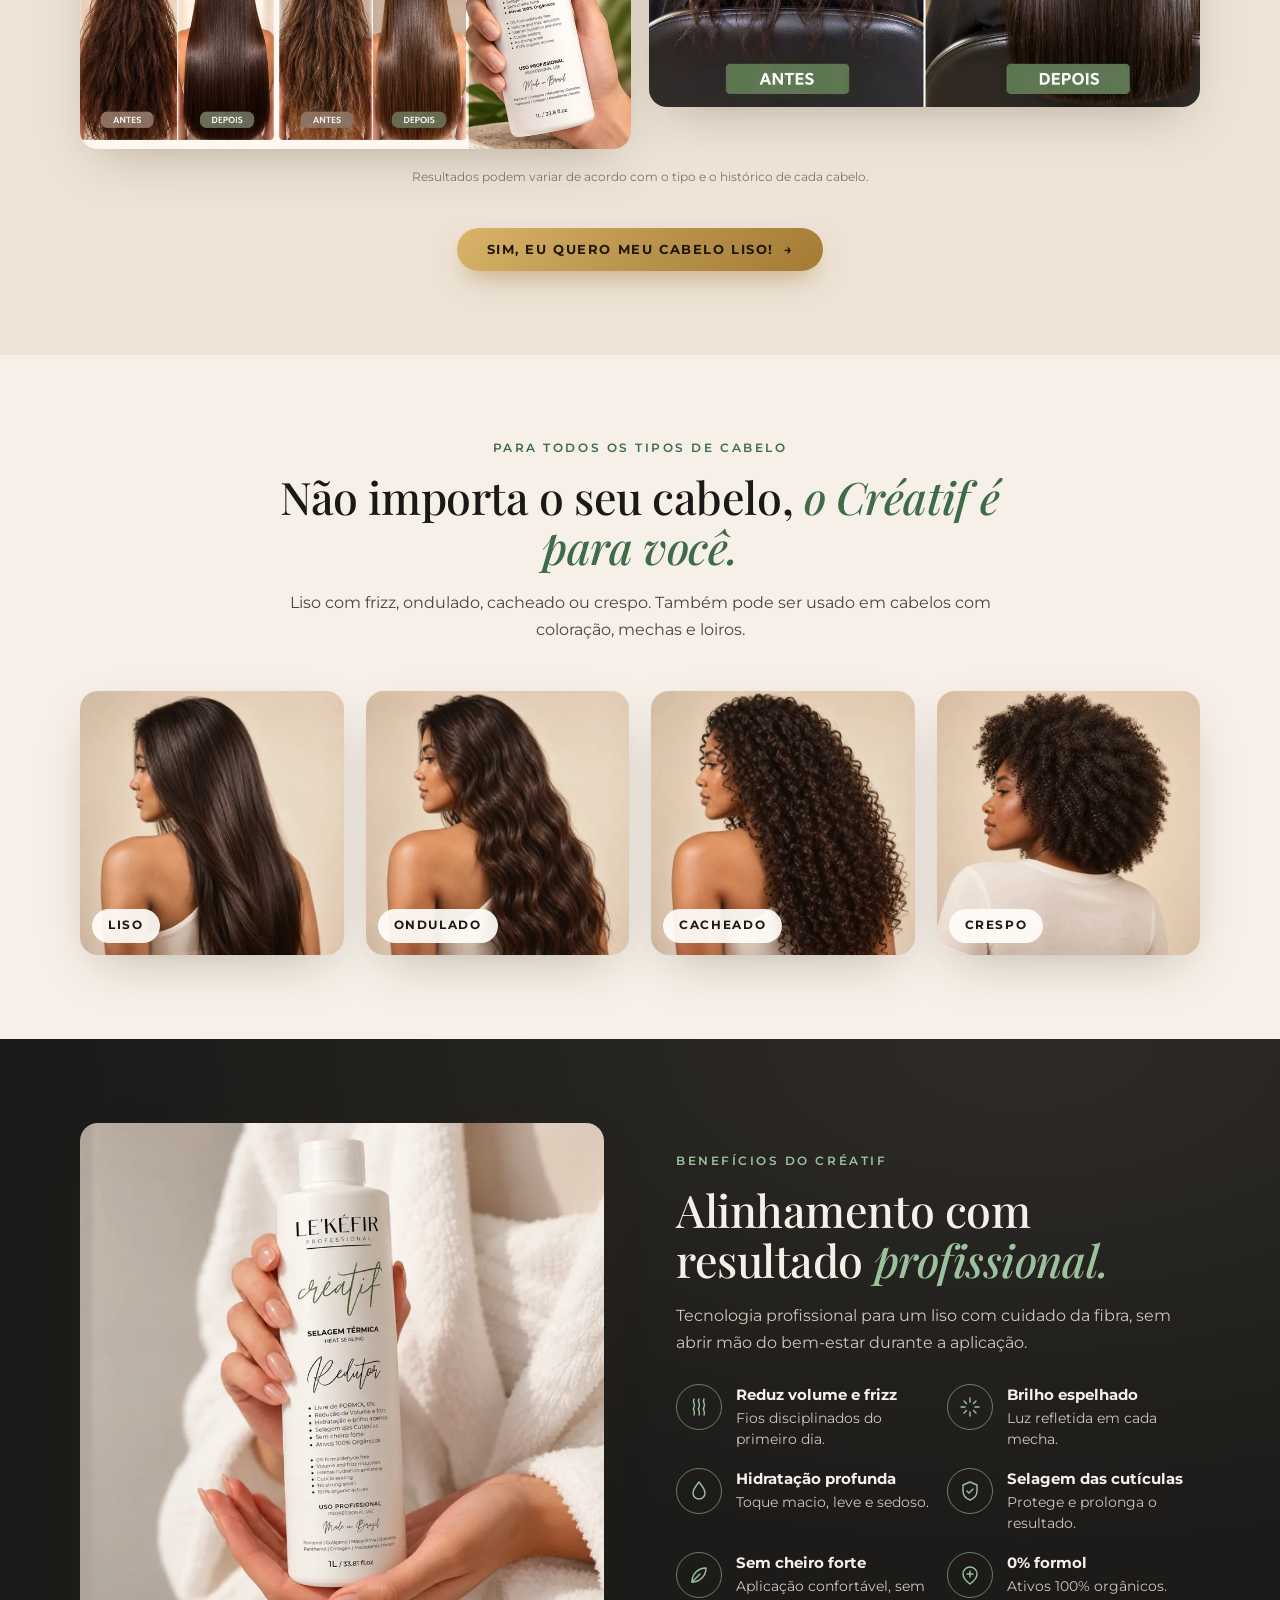
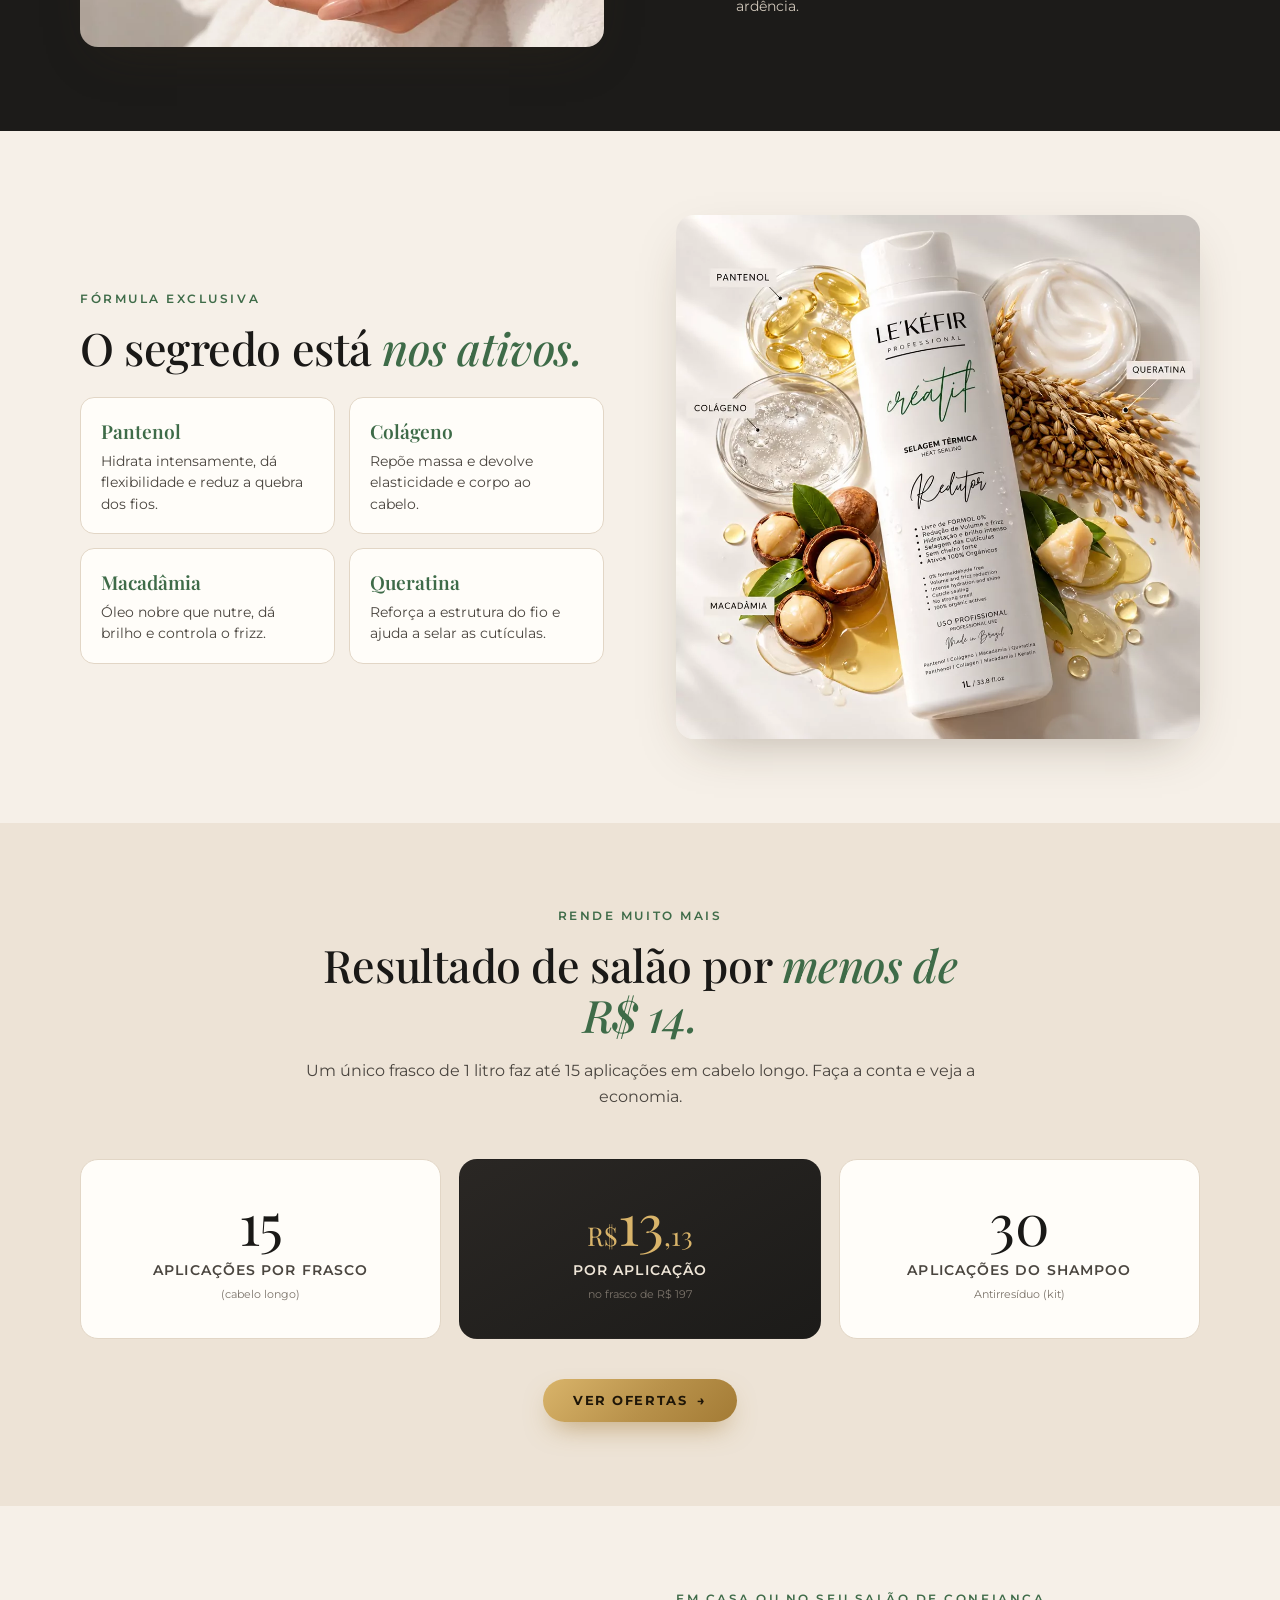
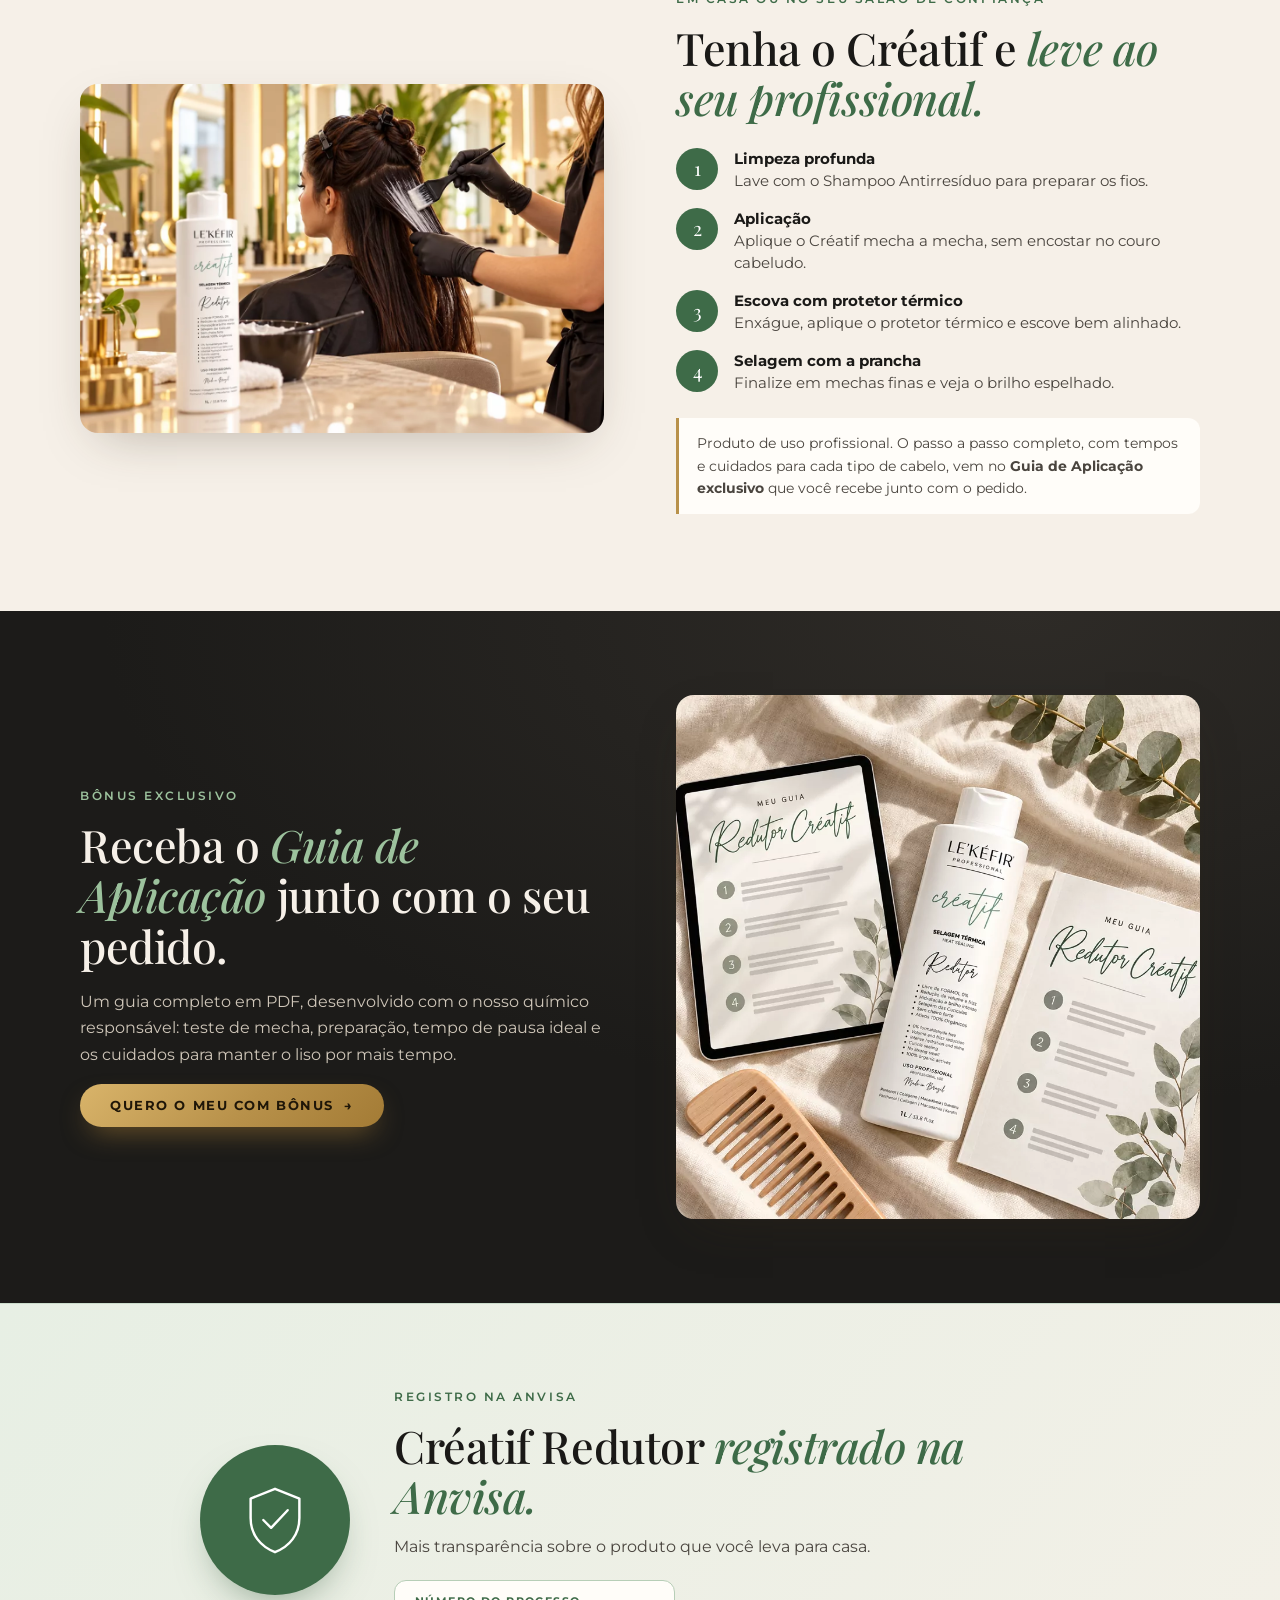
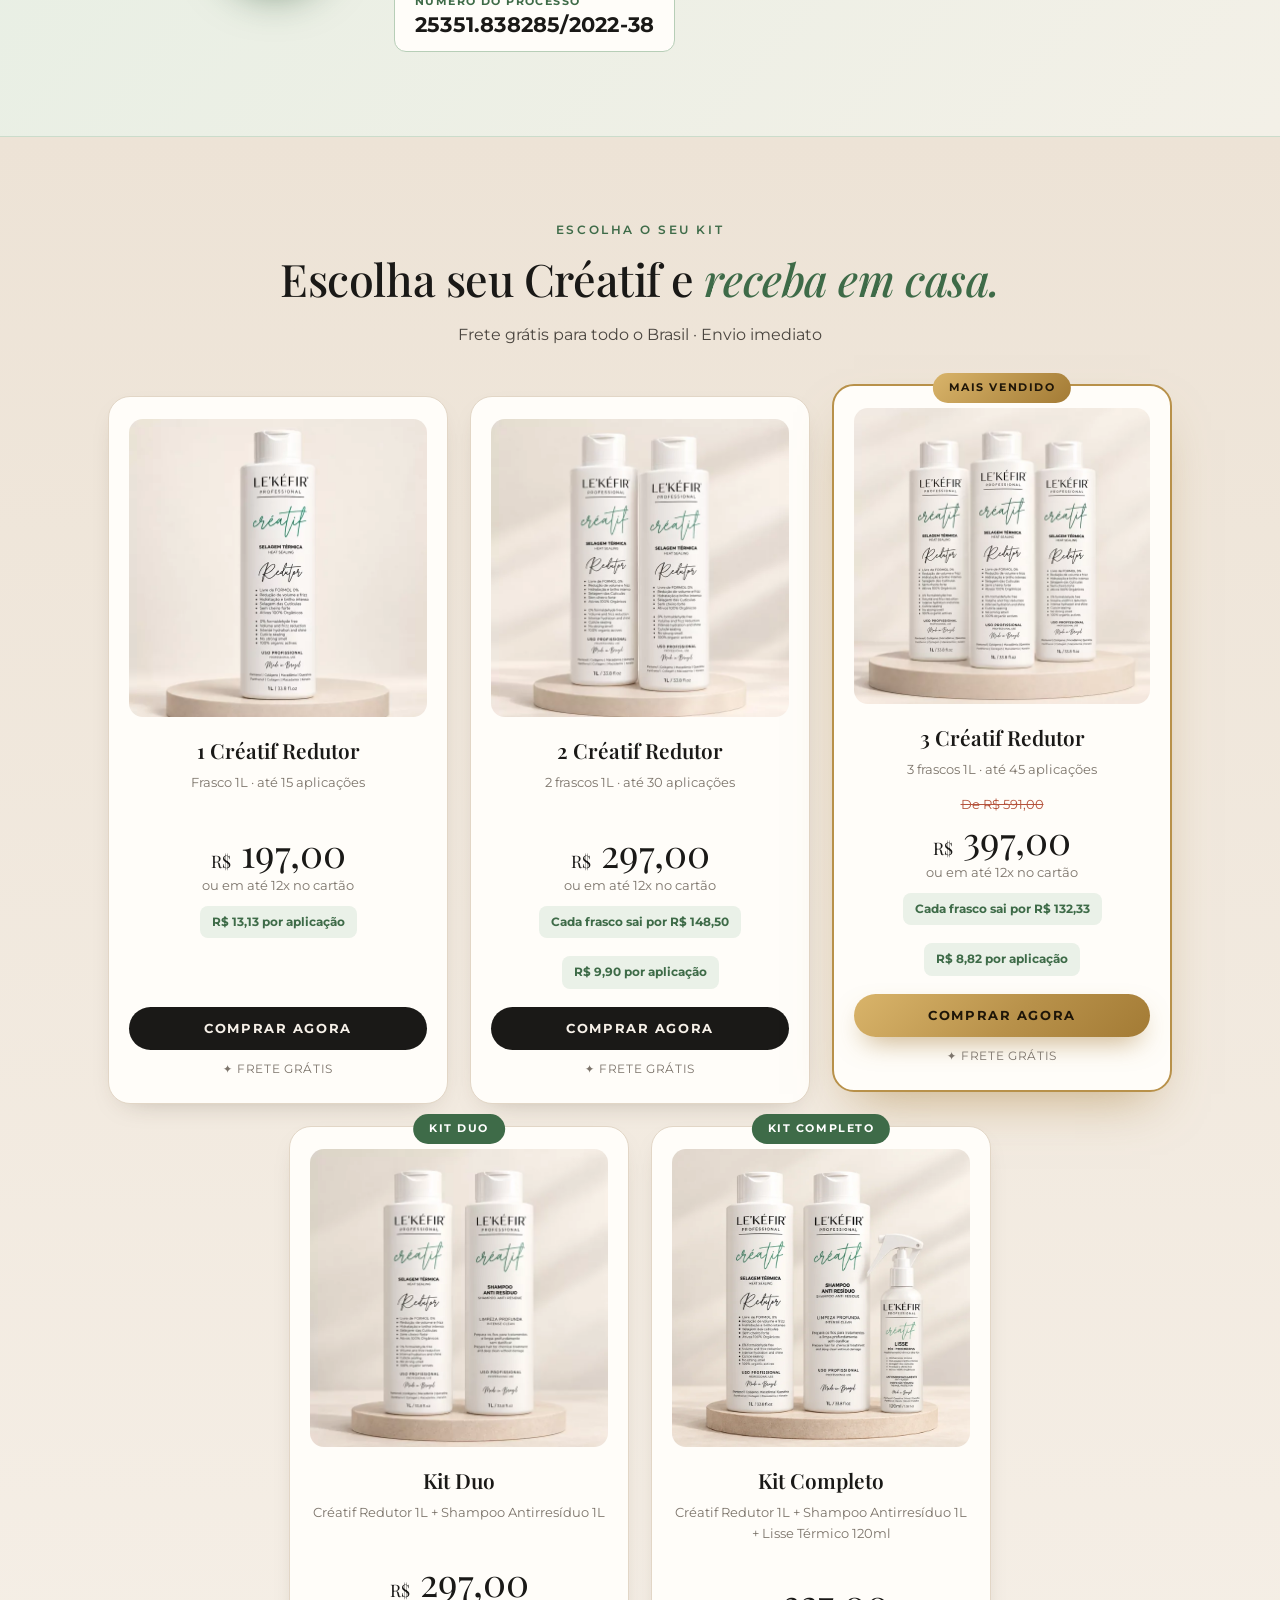
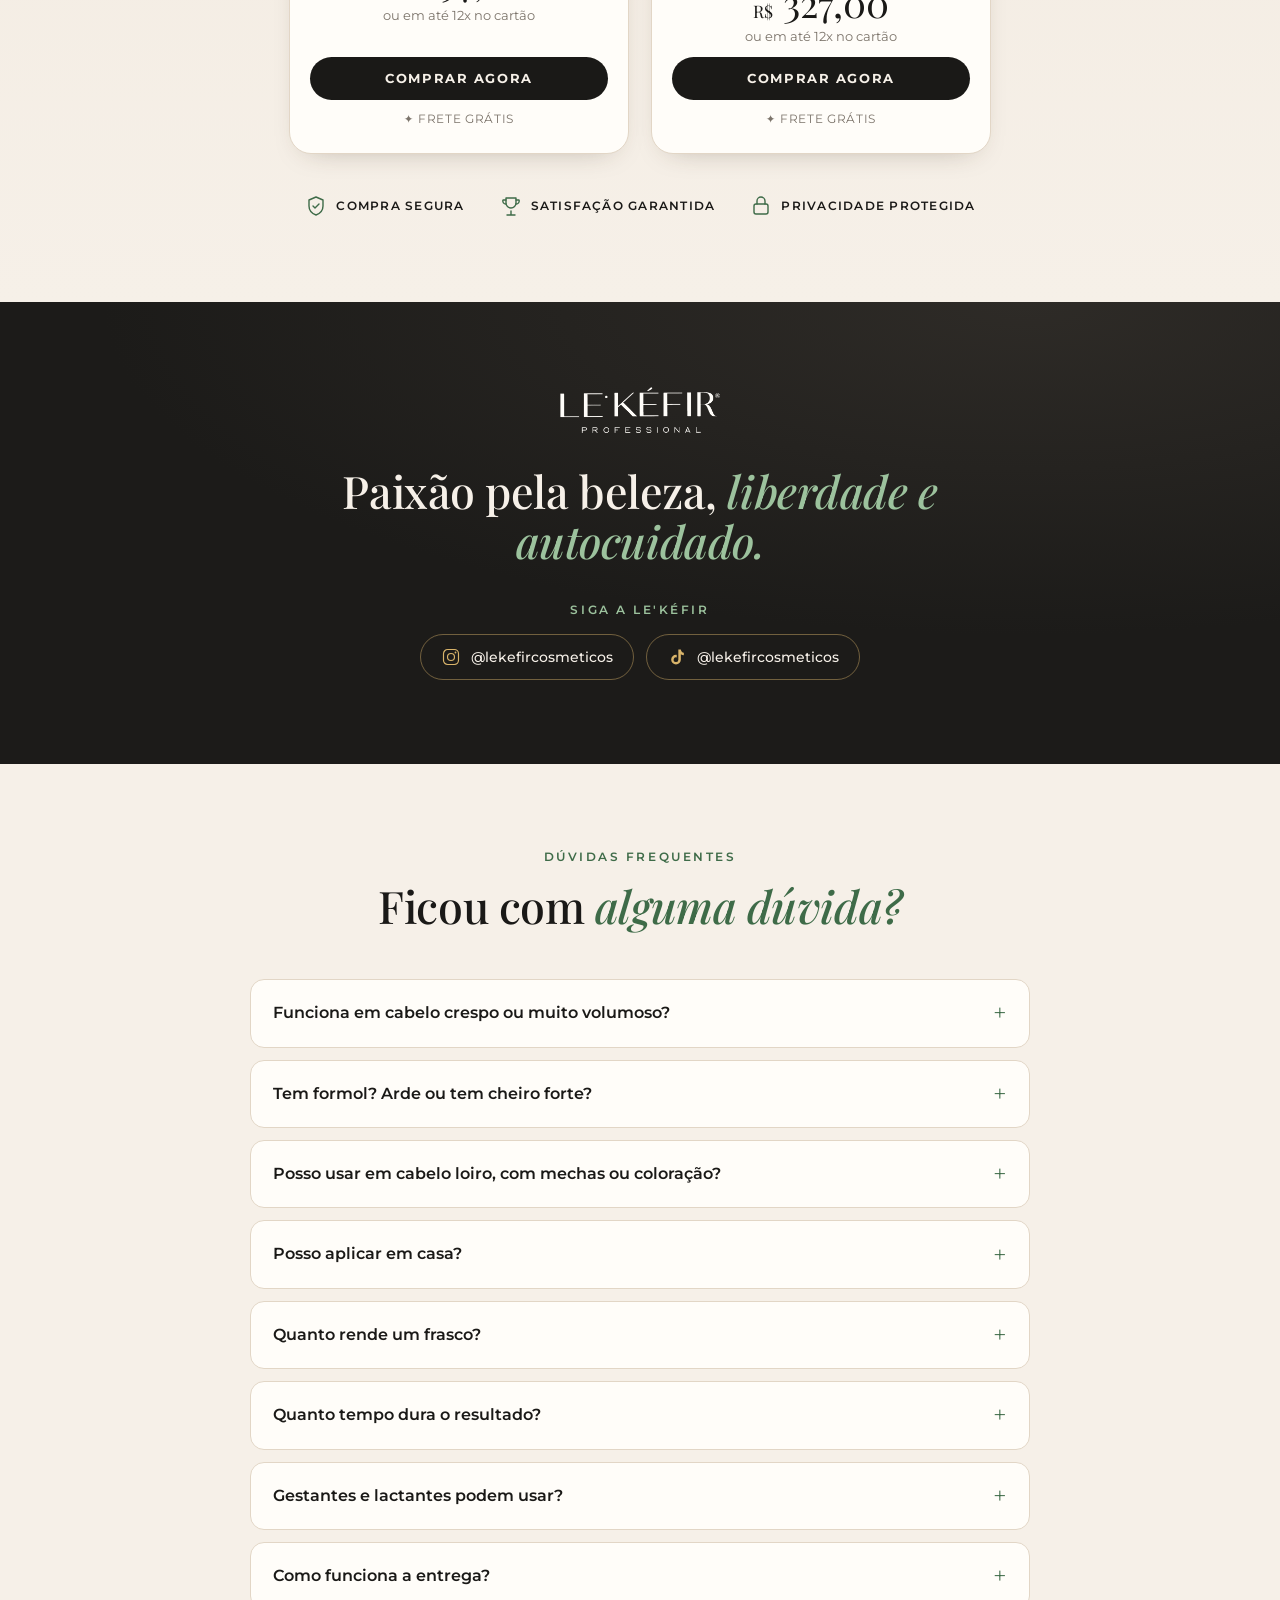
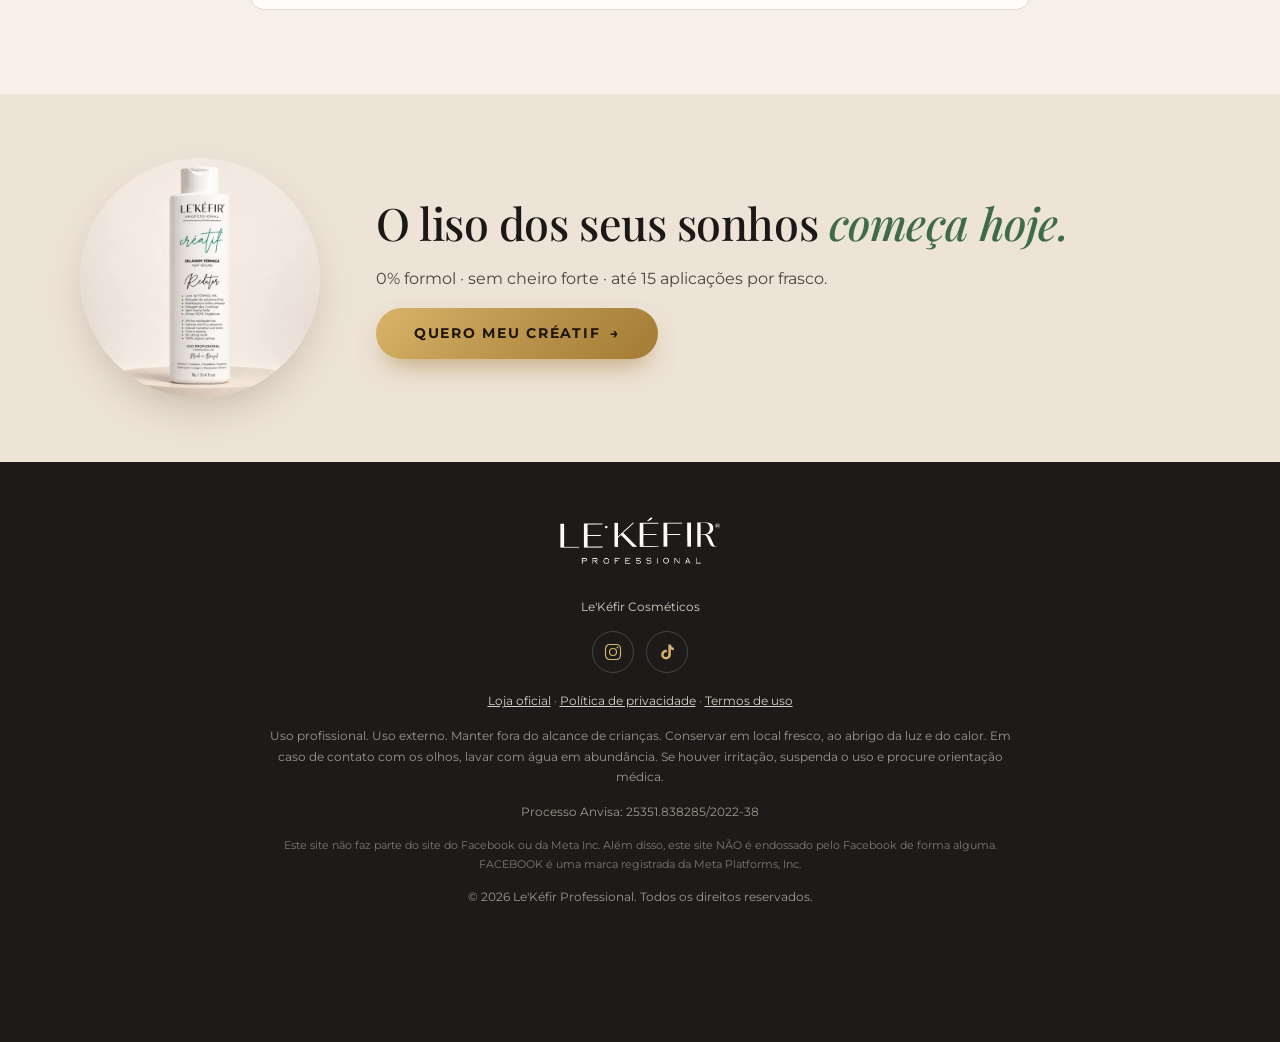
==== commit 529bbc13: "Atualiza ofertas, registro Anvisa e WhatsApp da landing page" ====
--- a/index.html
+++ b/index.html
@@ -8,7 +8,12 @@
   <meta name="theme-color" content="#F6F0E8">
   <meta property="og:title" content="Créatif Redutor | Le'Kéfir Professional">
   <meta property="og:description" content="O liso que transforma com cuidado. 0% formol, sem cheiro forte, rende até 15 aplicações.">
-  <meta property="og:image" content="assets/img/og.jpg">
+  <meta property="og:image" content="https://lekefir.vercel.app/assets/img/og.jpg">
+  <meta property="og:image:width" content="1200">
+  <meta property="og:image:height" content="630">
+  <meta property="og:image:alt" content="Frasco Créatif Redutor Le'Kéfir Professional 1L">
+  <meta property="og:url" content="https://lekefir.vercel.app/">
+  <meta name="twitter:card" content="summary_large_image">
   <meta property="og:type" content="product">
   <link rel="icon" href="assets/img/favicon.svg" type="image/svg+xml">
   <link rel="preconnect" href="https://fonts.googleapis.com">
@@ -17,6 +22,23 @@
   <link rel="preload" as="image" href="assets/img/hero-desktop.webp" media="(min-width: 900px)">
   <link rel="preload" as="image" href="assets/img/hero-mobile.webp" media="(max-width: 899px)">
   <link rel="stylesheet" href="css/style.css">
+  <!-- Meta Pixel Code -->
+  <script>
+  !function(f,b,e,v,n,t,s)
+  {if(f.fbq)return;n=f.fbq=function(){n.callMethod?
+  n.callMethod.apply(n,arguments):n.queue.push(arguments)};
+  if(!f._fbq)f._fbq=n;n.push=n;n.loaded=!0;n.version='2.0';
+  n.queue=[];t=b.createElement(e);t.async=!0;
+  t.src=v;s=b.getElementsByTagName(e)[0];
+  s.parentNode.insertBefore(t,s)}(window, document,'script',
+  'https://connect.facebook.net/en_US/fbevents.js');
+  fbq('init', '1695981177438635');
+  fbq('track', 'PageView');
+  </script>
+  <noscript><img height="1" width="1" style="display:none" alt=""
+  src="https://www.facebook.com/tr?id=1695981177438635&ev=PageView&noscript=1"
+  /></noscript>
+  <!-- End Meta Pixel Code -->
 </head>
 <body>
 
@@ -228,6 +250,21 @@
     </div>
   </section>
 
+  <!-- REGISTRO ANVISA -->
+  <section class="section registration" aria-labelledby="registration-title">
+    <div class="container registration__inner">
+      <div class="registration__icon" aria-hidden="true">
+        <svg viewBox="0 0 80 80" fill="none"><path d="M40 8 65 18v20c0 17-10 29-25 35C25 67 15 55 15 38V18L40 8Z"/><path d="m28 40 8 8 17-18"/></svg>
+      </div>
+      <div class="registration__content">
+        <p class="eyebrow">Registro na Anvisa</p>
+        <h2 class="title" id="registration-title">Créatif Redutor <em>registrado na Anvisa.</em></h2>
+        <p class="registration__intro">Mais transparência sobre o produto que você leva para casa.</p>
+        <div class="registration__number"><span>Número do processo</span><strong>25351.838285/2022-38</strong></div>
+      </div>
+    </div>
+  </section>
+
   <!-- OFERTAS -->
   <section class="section section--offers" id="ofertas">
     <div class="container">
@@ -250,12 +287,6 @@
     <div class="container about__inner">
       <img class="logo logo--light" src="assets/img/logo-light.png" alt="Le'Kéfir Professional" width="200" height="48" loading="lazy">
       <h2 class="title">Paixão pela beleza, <em>liberdade e autocuidado.</em></h2>
-      <p>A Le'Kéfir é uma marca brasileira criada por empresários com mais de 20 anos no setor industrial. Nossos produtos nascem em um parque industrial próprio, com laboratório próprio e tecnologia de última geração, da manipulação ao envase.</p>
-      <div class="about__stats">
-        <div><strong>+2 mil m²</strong><span>de parque industrial</span></div>
-        <div><strong>Laboratório</strong><span>próprio</span></div>
-        <div><strong>Linha</strong><span>profissional</span></div>
-      </div>
       <div class="social social--about">
         <p class="social__label">Siga a Le'Kéfir</p>
         <div class="social__links">
@@ -320,6 +351,7 @@
         <a href="https://www.lekefircosmeticos.com.br" target="_blank" rel="noopener noreferrer" data-loja>Loja oficial</a> · <a href="#">Política de privacidade</a> · <a href="#">Termos de uso</a>
       </p>
       <p class="footer__warn">Uso profissional. Uso externo. Manter fora do alcance de crianças. Conservar em local fresco, ao abrigo da luz e do calor. Em caso de contato com os olhos, lavar com água em abundância. Se houver irritação, suspenda o uso e procure orientação médica.</p>
+      <p class="footer__registration">Processo Anvisa: 25351.838285/2022-38</p>
       <p class="footer__fb">Este site não faz parte do site do Facebook ou da Meta Inc. Além disso, este site NÃO é endossado pelo Facebook de forma alguma. FACEBOOK é uma marca registrada da Meta Platforms, Inc.</p>
       <p class="footer__copy">© <span data-year></span> Le'Kéfir Professional. Todos os direitos reservados.</p>
     </div>
--- a/css/style.css
+++ b/css/style.css
@@ -218,12 +218,28 @@
 .steps strong { display: block; color: var(--ink); }
 .note { font-size: .85rem; background: var(--paper); border-left: 3px solid var(--gold); padding: 14px 18px; border-radius: 0 12px 12px 0; }
 
+/* ---------- registro Anvisa ---------- */
+.registration { background: linear-gradient(130deg, #E7EFE4, #F3F0E7); border-block: 1px solid #CBDCCB; }
+.registration__inner { display: grid; grid-template-columns: 150px minmax(0, 1fr); gap: 44px; align-items: center; max-width: 920px; }
+.registration__icon { width: 150px; height: 150px; border-radius: 50%; display: grid; place-items: center; background: var(--green); color: #fff; box-shadow: 0 18px 40px -18px rgba(34, 78, 44, .55); }
+.registration__icon svg { width: 78px; height: 78px; stroke-width: 2.5; }
+.registration .title { margin-bottom: 12px; }
+.registration__intro { margin-bottom: 20px; }
+.registration__number { display: inline-flex; flex-direction: column; padding: 12px 20px; border: 1px solid #B7CEB7; border-radius: 12px; background: var(--paper); color: var(--ink); }
+.registration__number span { font-size: .68rem; font-weight: 700; letter-spacing: .13em; text-transform: uppercase; color: var(--green); }
+.registration__number strong { font-size: clamp(1.05rem, 3vw, 1.3rem); line-height: 1.35; letter-spacing: .01em; overflow-wrap: anywhere; }
+@media (max-width: 639px) {
+  .registration__inner { grid-template-columns: 1fr; gap: 22px; text-align: center; }
+  .registration__icon { width: 88px; height: 88px; margin: 0 auto; }
+  .registration__icon svg { width: 48px; height: 48px; }
+}
+
 /* ---------- ofertas ---------- */
 .section--offers { background: linear-gradient(var(--sand), var(--cream)); }
-.offers { display: grid; gap: 22px; align-items: stretch; }
-@media (min-width: 640px) { .offers { grid-template-columns: repeat(2, 1fr); } }
-@media (min-width: 1080px) { .offers { grid-template-columns: repeat(4, 1fr); } }
-.offer { position: relative; display: flex; flex-direction: column; background: var(--paper); border: 1px solid var(--line); border-radius: 22px; padding: 22px 20px 24px; text-align: center; box-shadow: 0 10px 30px -18px rgba(60,45,25,.4); }
+.offers { display: flex; flex-wrap: wrap; justify-content: center; gap: 22px; align-items: stretch; }
+.offer { position: relative; display: flex; flex-direction: column; width: 100%; background: var(--paper); border: 1px solid var(--line); border-radius: 22px; padding: 22px 20px 24px; text-align: center; box-shadow: 0 10px 30px -18px rgba(60,45,25,.4); }
+@media (min-width: 640px) { .offer { width: calc(50% - 11px); } }
+@media (min-width: 1080px) { .offer { width: calc(33.333% - 15px); max-width: 340px; } }
 .offer--featured { border: 2px solid var(--gold); box-shadow: 0 24px 50px -22px rgba(163,123,53,.6); }
 @media (min-width: 1080px) { .offer--featured { transform: translateY(-12px); } }
 .offer__badge { position: absolute; top: -13px; left: 50%; transform: translateX(-50%); white-space: nowrap; padding: 6px 16px; border-radius: 999px; font-size: .68rem; font-weight: 700; letter-spacing: .14em; background: var(--green); color: #fff; }
@@ -233,6 +249,8 @@
 .offer__sub { font-size: .8rem; color: var(--muted); margin: 4px 0 14px; }
 .offer__from { font-size: .82rem; color: #B5533C; text-decoration: line-through; margin: 0; }
 .offer__price { font-family: var(--serif); font-size: 2.4rem; line-height: 1.1; color: var(--ink); margin: 2px 0; }
+.offer a.offer__price { text-decoration: none; }
+.offer a.offer__price:hover, .offer a.offer__price:focus-visible { color: var(--green); }
 .offer__price small { font-size: .45em; }
 .offer__price--tbd { font-size: 1.3rem; color: var(--muted); padding: 12px 0; }
 .offer__inst { font-size: .8rem; color: var(--muted); margin: 0 0 10px; }
@@ -245,9 +263,6 @@
 
 /* ---------- sobre ---------- */
 .about__inner { text-align: center; max-width: 760px; }
-.about__stats { display: grid; grid-template-columns: repeat(3, 1fr); gap: 12px; margin-top: 34px; border-top: 1px solid rgba(255,255,255,.1); padding-top: 30px; }
-.about__stats strong { display: block; font-family: var(--serif); font-size: 1.5rem; color: var(--gold-1); font-weight: 500; }
-.about__stats span { font-size: .78rem; text-transform: uppercase; letter-spacing: .12em; }
 
 /* ---------- FAQ ---------- */
 .faq { display: grid; gap: 12px; }
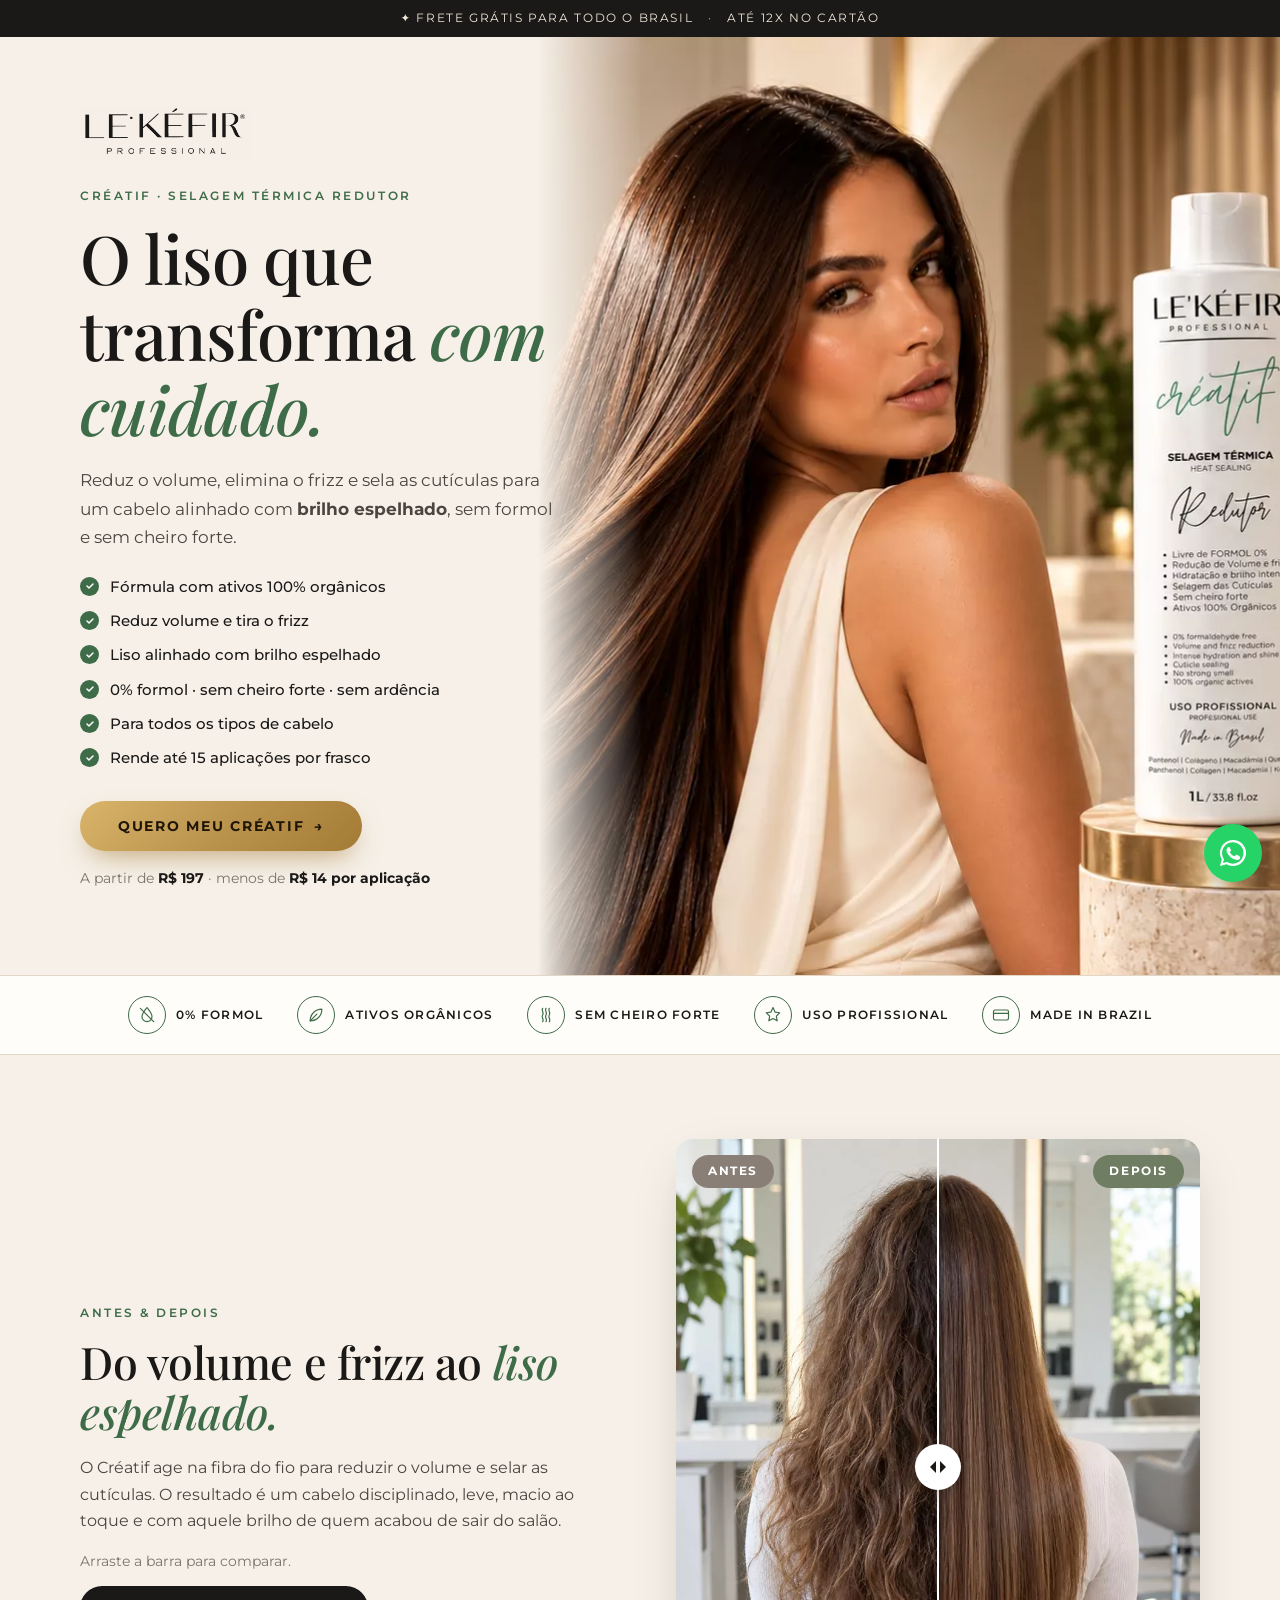
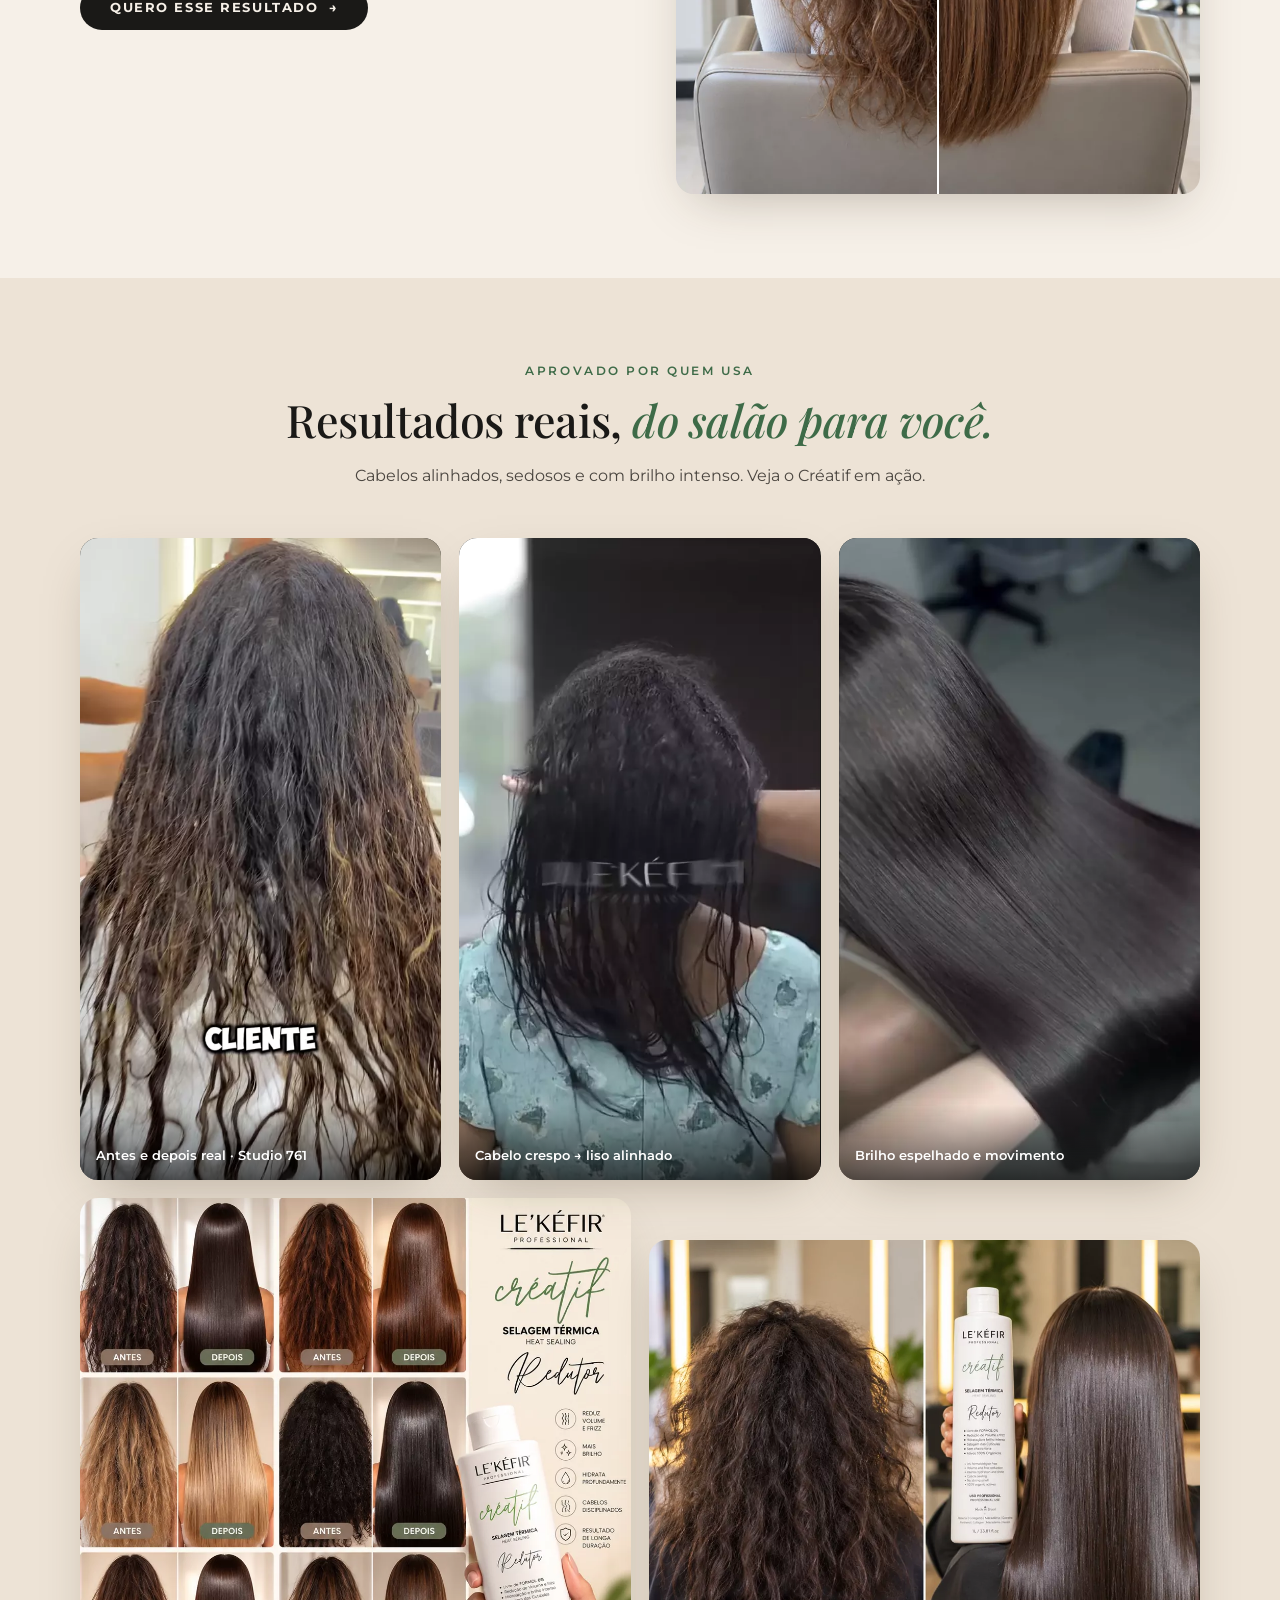
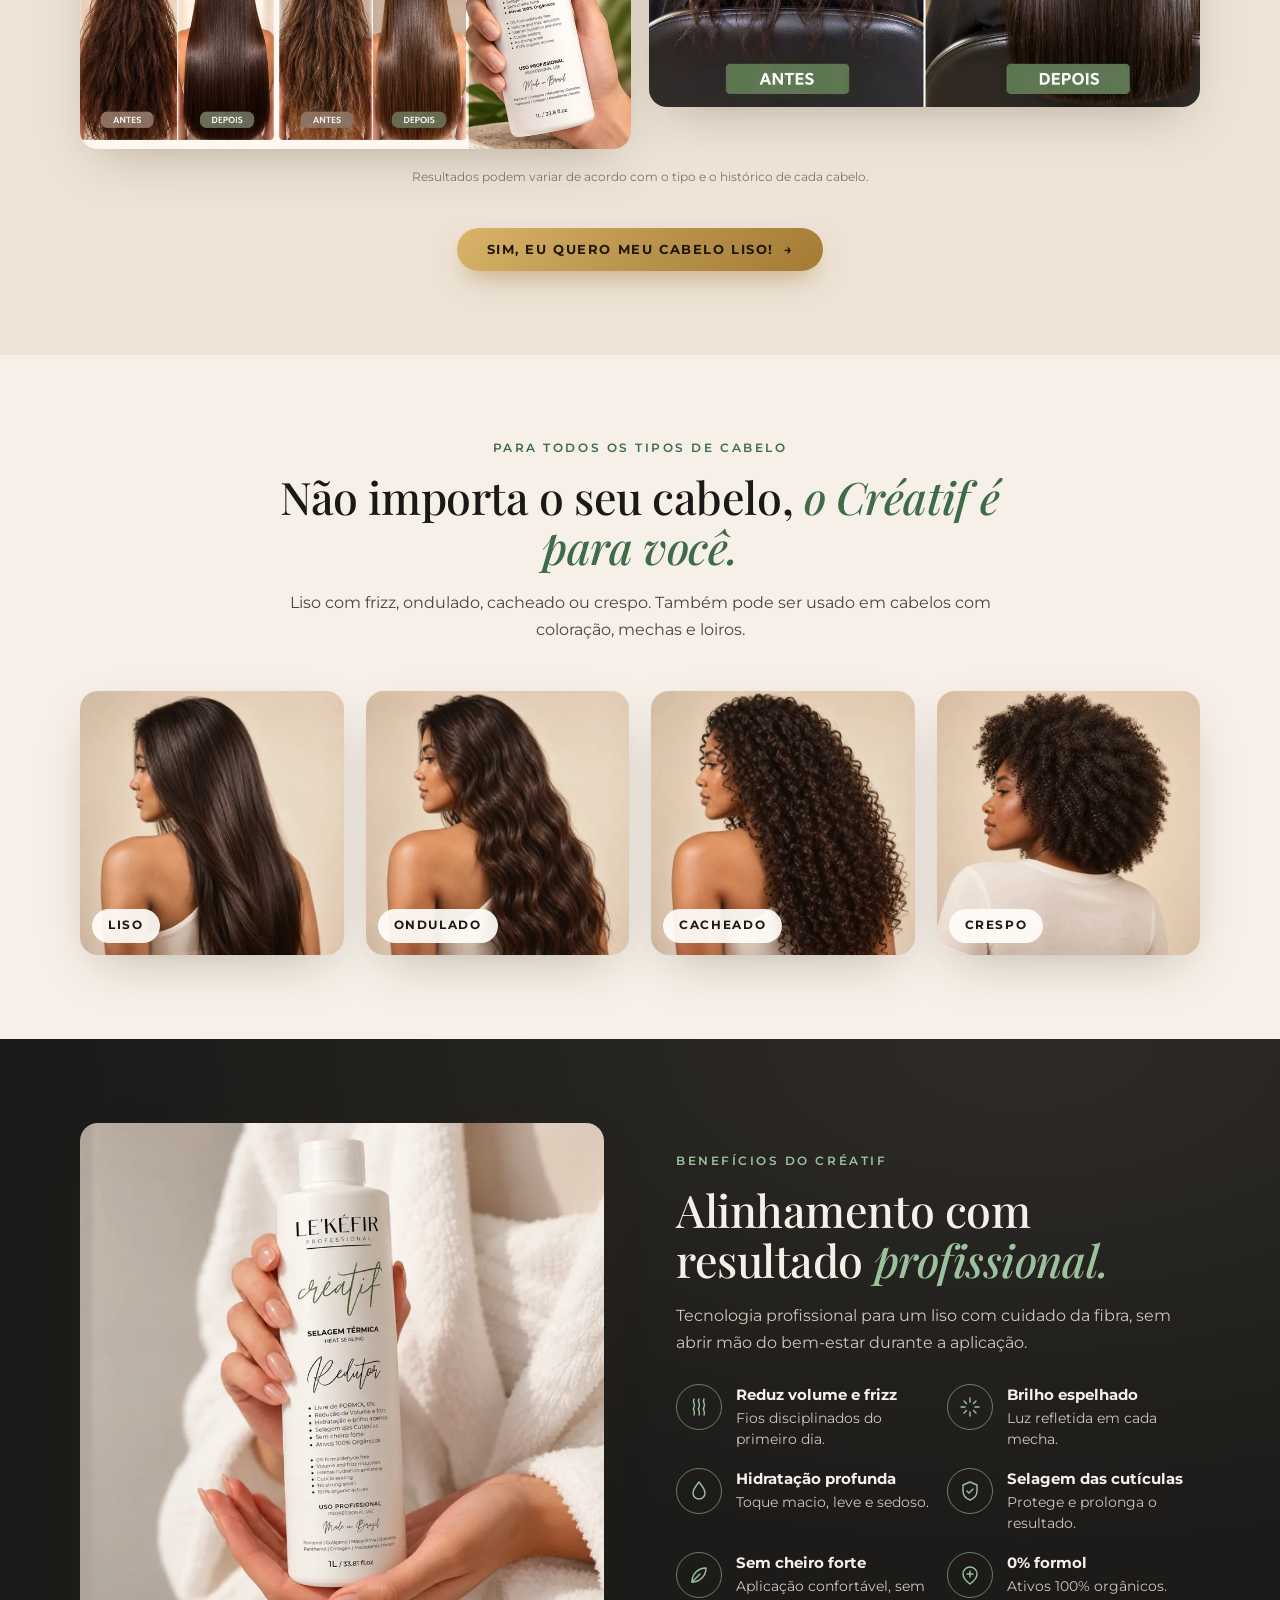
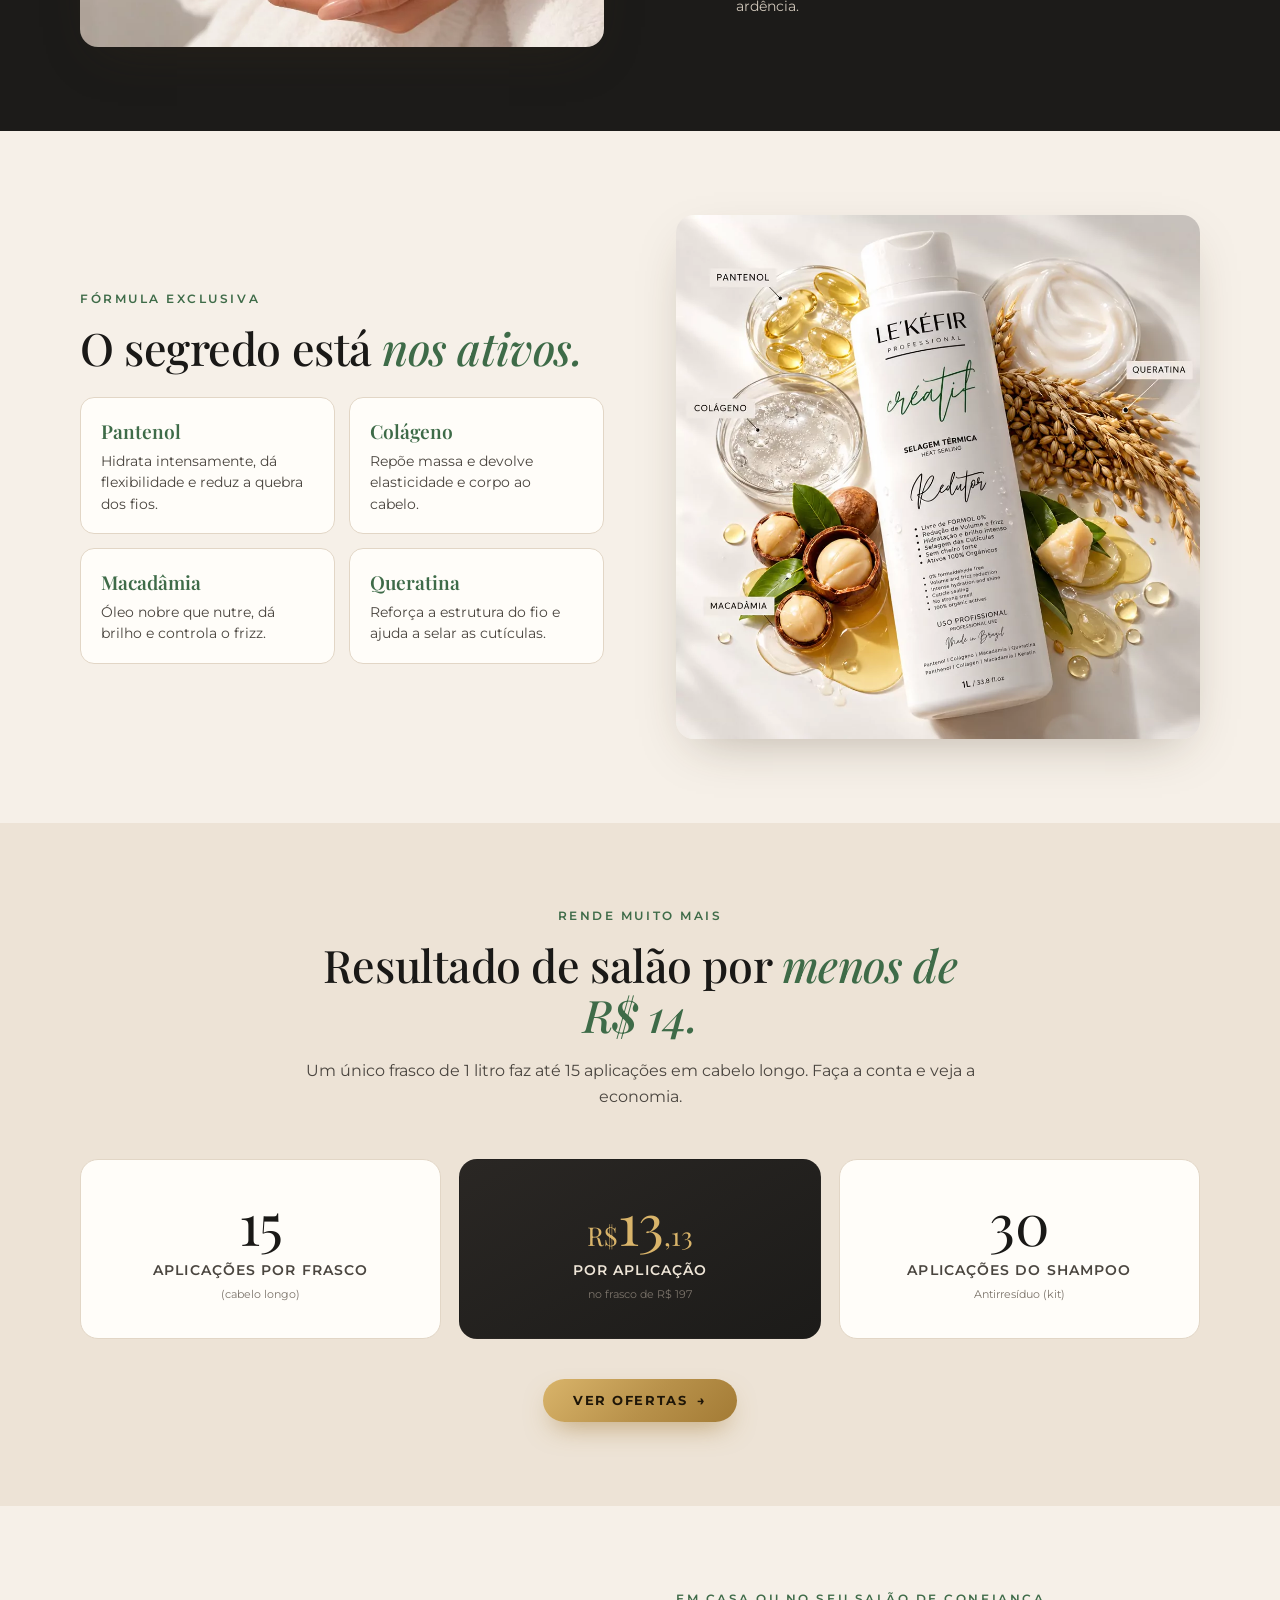
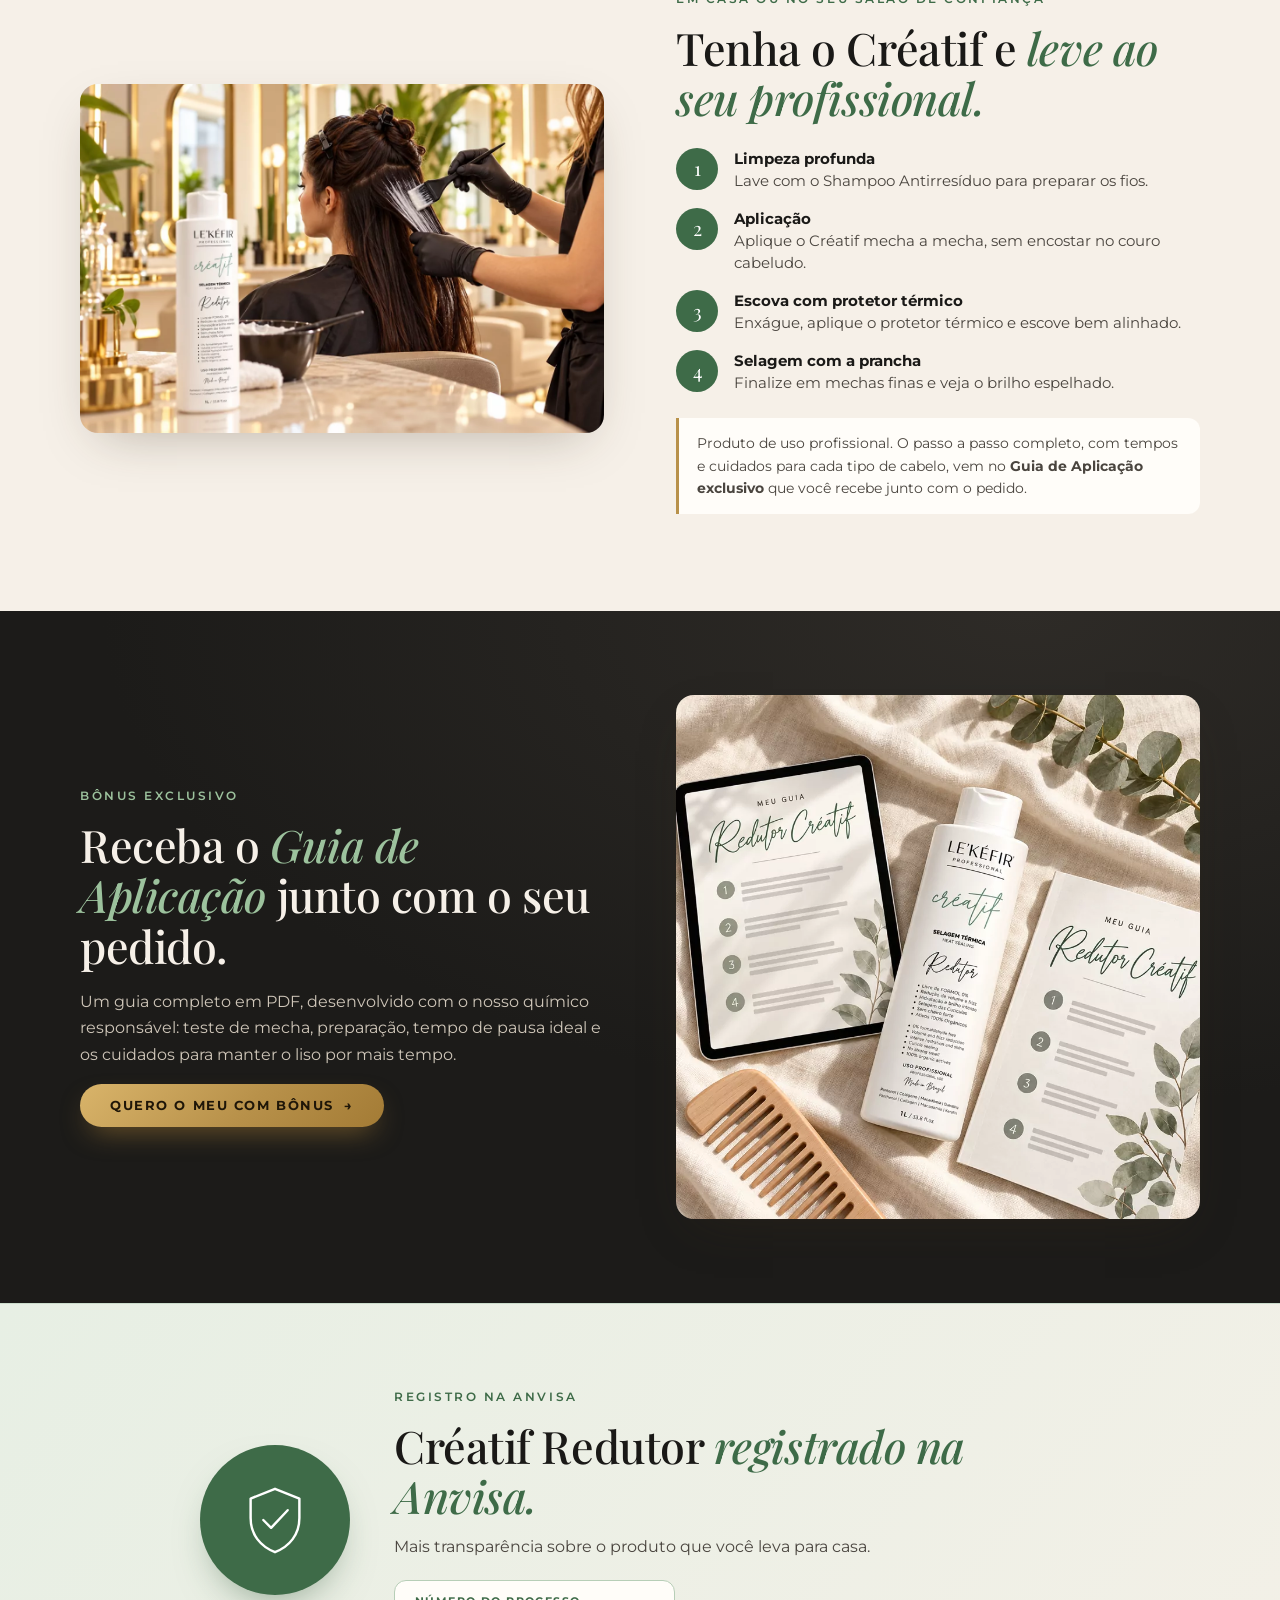
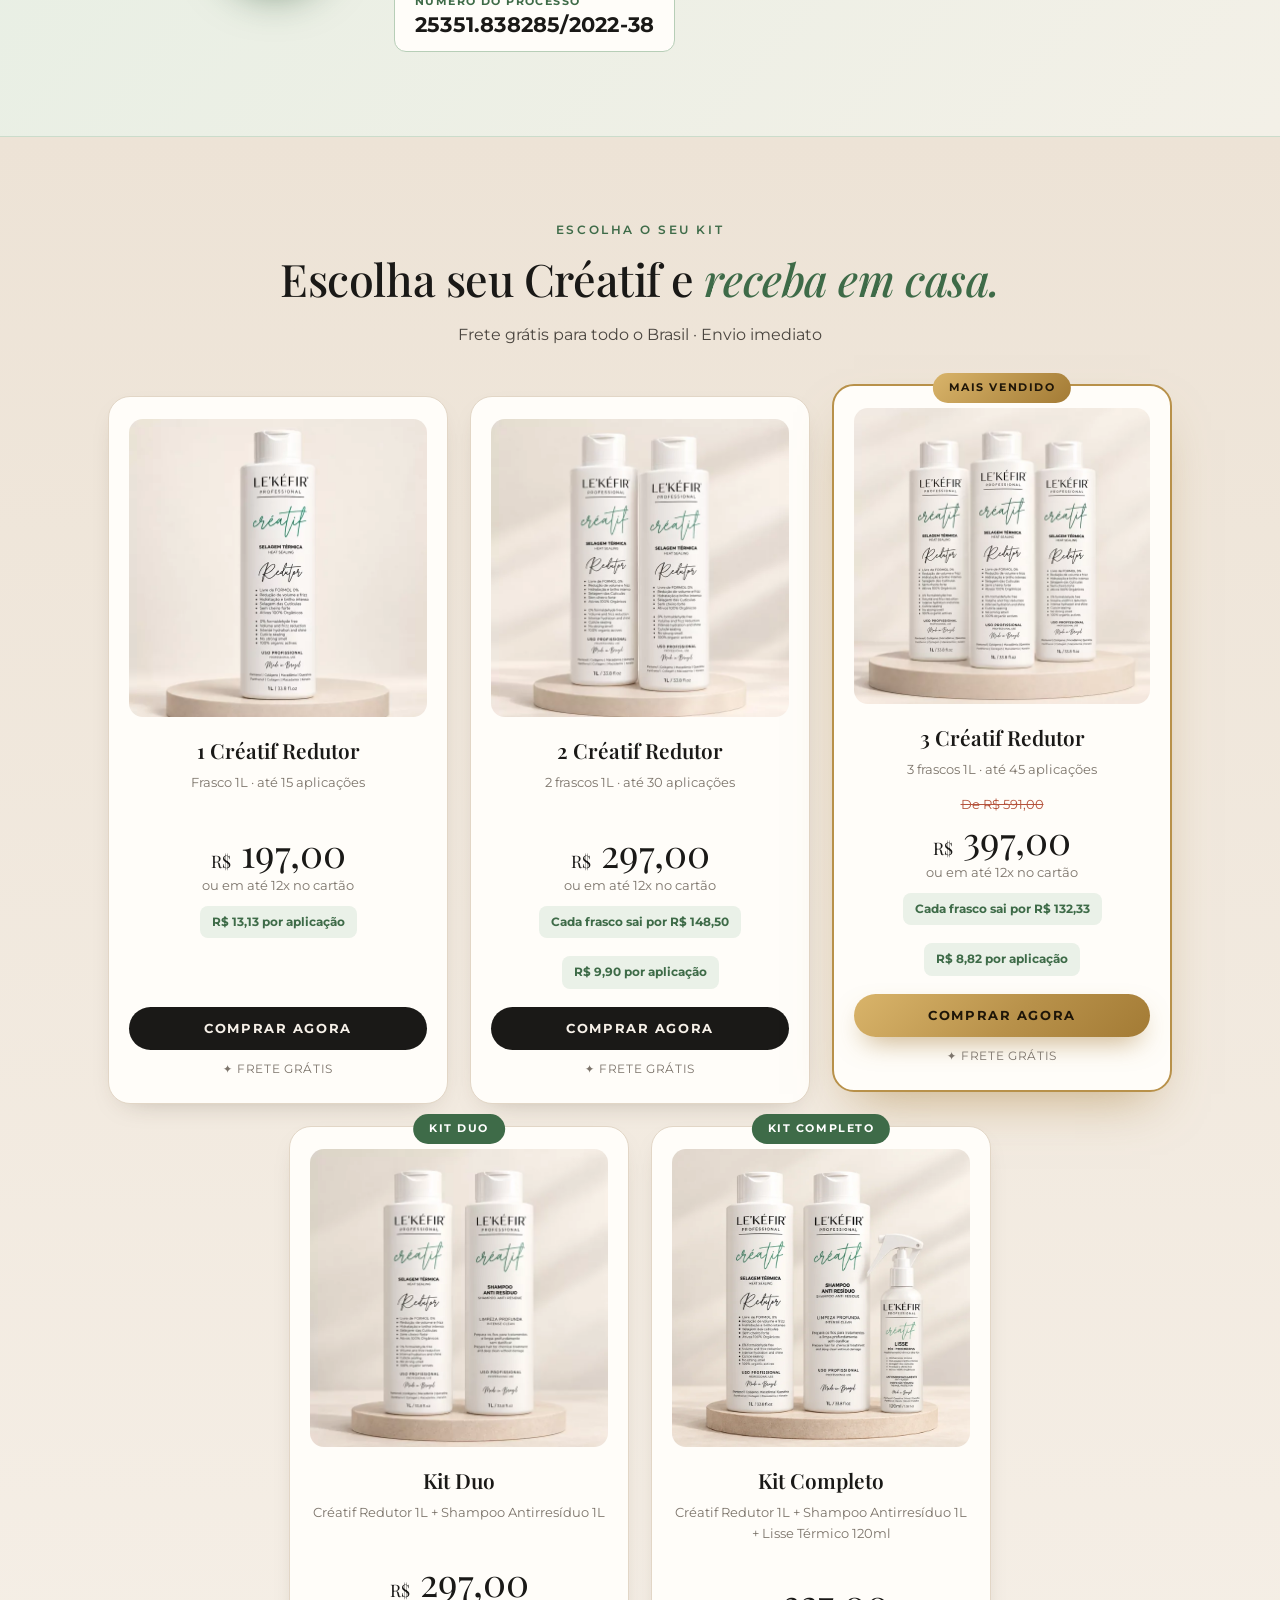
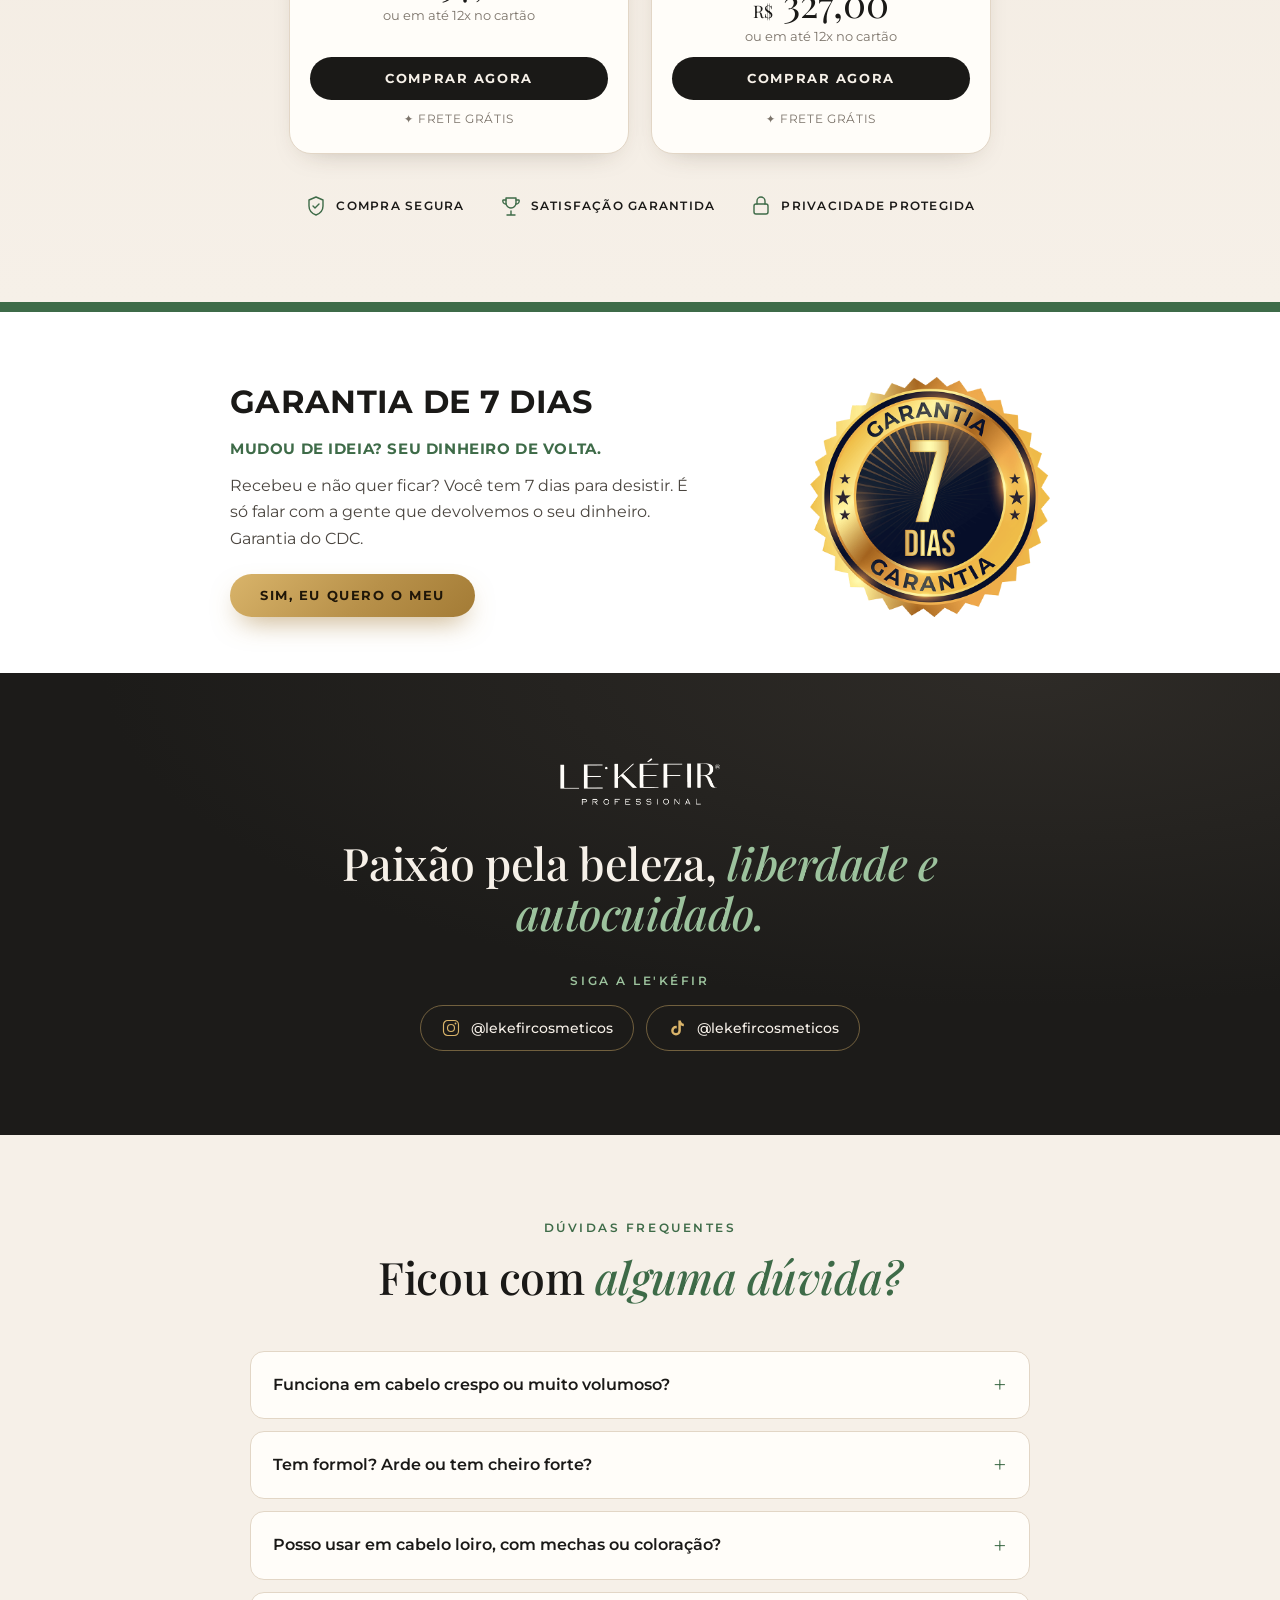
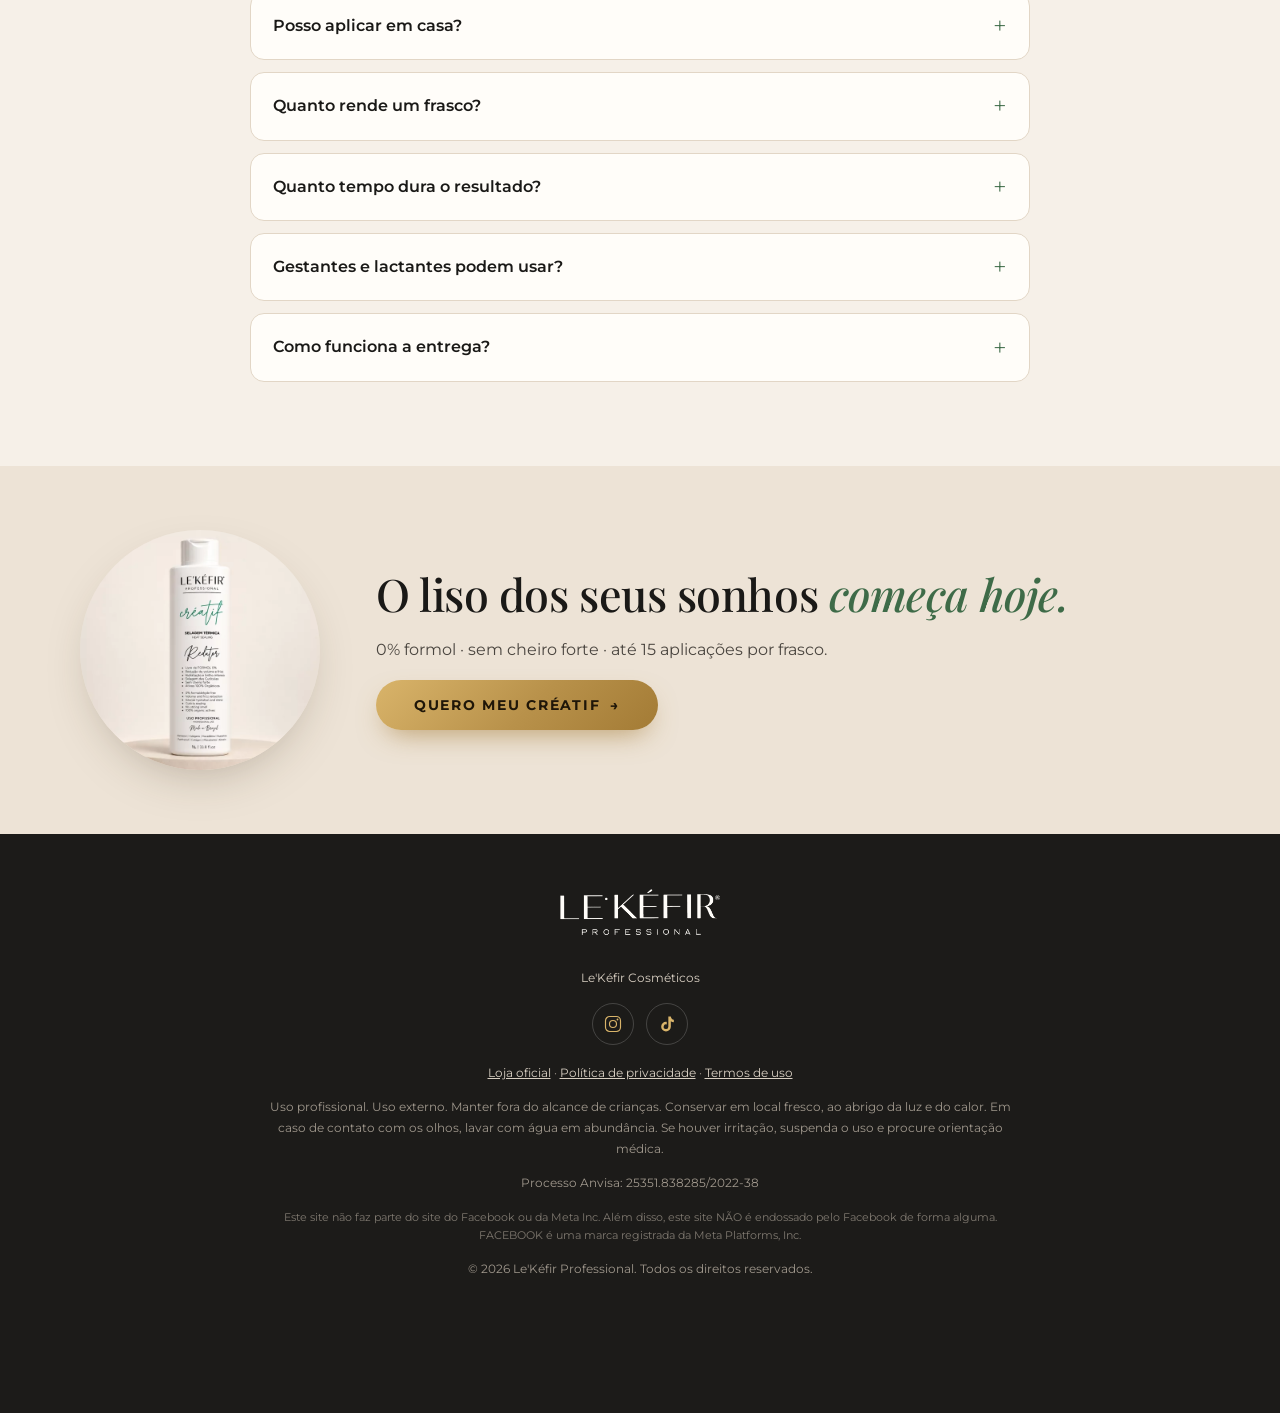
==== commit de1d43a1: "Atualiza os checkouts da Braip e inclui a garantia de 7 dias. Co-authored-by: Cursor <cursoragent@cu" ====
--- a/index.html
+++ b/index.html
@@ -282,6 +282,19 @@
     </div>
   </section>
 
+  <!-- GARANTIA CDC -->
+  <section class="guarantee" id="garantia" aria-labelledby="guarantee-title">
+    <div class="container guarantee__inner">
+      <div class="guarantee__text">
+        <h2 id="guarantee-title">Garantia de 7 dias</h2>
+        <p class="guarantee__lead">Mudou de ideia? Seu dinheiro de volta.</p>
+        <p>Recebeu e não quer ficar? Você tem 7 dias para desistir. É só falar com a gente que devolvemos o seu dinheiro. Garantia do CDC.</p>
+        <a href="#ofertas" class="btn btn--gold">Sim, eu quero o meu</a>
+      </div>
+      <img class="guarantee__medal" src="assets/img/selo-garantia-7-dias.png" alt="" width="700" height="700">
+    </div>
+  </section>
+
   <!-- SOBRE -->
   <section class="section section--dark about">
     <div class="container about__inner">
--- a/css/style.css
+++ b/css/style.css
@@ -232,6 +232,20 @@
   .registration__inner { grid-template-columns: 1fr; gap: 22px; text-align: center; }
   .registration__icon { width: 88px; height: 88px; margin: 0 auto; }
   .registration__icon svg { width: 48px; height: 48px; }
+}
+
+/* ---------- garantia CDC ---------- */
+.guarantee { background: #fff; border-top: 10px solid var(--green); padding: 64px 0 56px; }
+.guarantee__inner { display: grid; grid-template-columns: minmax(0, 1fr) 240px; gap: 36px; align-items: center; max-width: 860px; }
+.guarantee h2 { font-family: var(--sans); font-weight: 700; font-size: clamp(1.55rem, 3vw, 2rem); letter-spacing: .01em; text-transform: uppercase; margin-bottom: 8px; }
+.guarantee__lead { margin: 0 0 12px; color: var(--green); font-weight: 700; font-size: .92rem; letter-spacing: .04em; text-transform: uppercase; }
+.guarantee__text p:last-of-type { max-width: 460px; margin-bottom: 22px; }
+.guarantee__medal { width: 100%; height: auto; display: block; }
+@media (max-width: 720px) {
+  .guarantee { padding: 48px 0 40px; }
+  .guarantee__inner { grid-template-columns: 1fr; text-align: center; gap: 8px; }
+  .guarantee__text p:last-of-type { margin-inline: auto; }
+  .guarantee__medal { width: 200px; margin: 8px auto 0; order: -1; }
 }
 
 /* ---------- ofertas ---------- */
